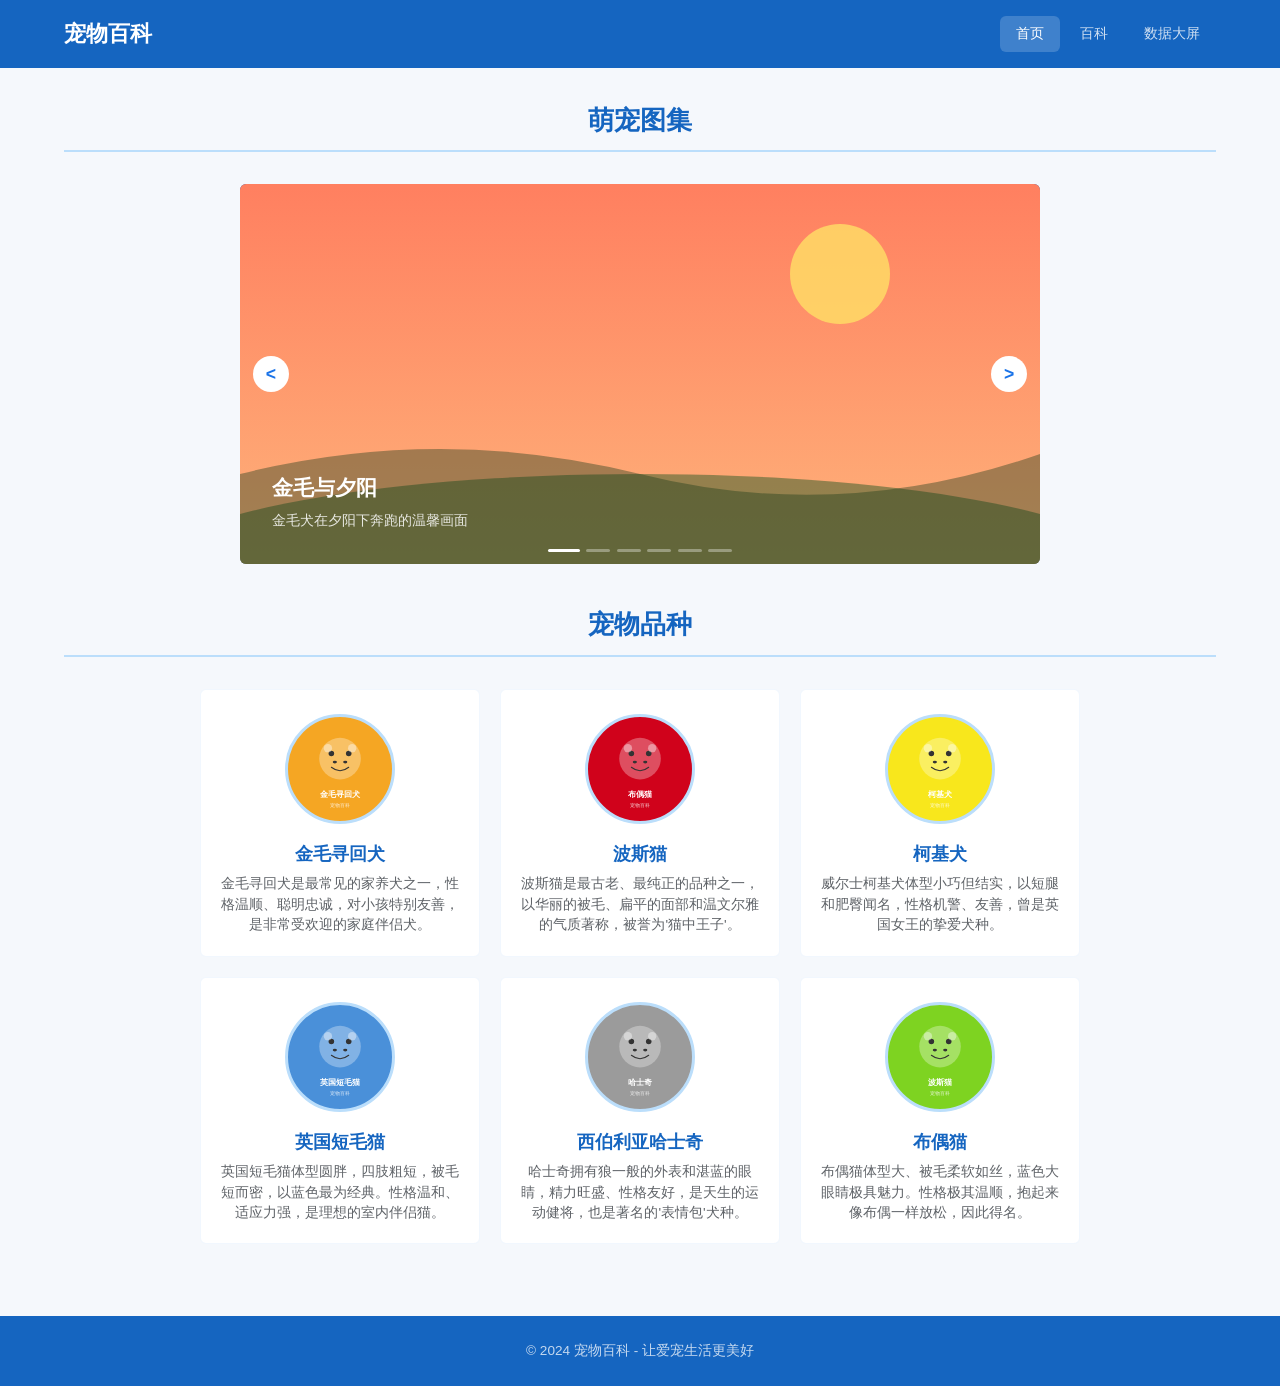
==== chongwu/index.html @ d9cf8781 "1" ====
<!DOCTYPE html>
<html lang="zh-CN">
<head>
    <meta charset="UTF-8">
    <meta name="viewport" content="width=device-width, initial-scale=1.0">
    <title>宠物百科 - 萌宠世界</title>
    <link rel="stylesheet" href="yang/style.css">
</head>
<body>
    <header class="header">
        <div class="container">
            <h1 class="logo">宠物百科</h1>
            <nav class="nav">
                <a href="index.html" class="nav-link active">首页</a>
                <a href="wiki.html" class="nav-link">百科</a>
                <a href="dashboard.html" class="nav-link">数据大屏</a>
            </nav>
        </div>
    </header>

    <main class="main">
        <div class="container">
            <h2 class="section-title">萌宠图集</h2>
            <div class="carousel" id="carousel">
                <div class="carousel-track" id="carouselTrack"></div>
                <button class="carousel-btn prev-btn" id="prevBtn">&lt;</button>
                <button class="carousel-btn next-btn" id="nextBtn">&gt;</button>
                <div class="carousel-dots" id="carouselDots"></div>
            </div>
        </div>

        <div class="container">
            <h2 class="section-title">宠物品种</h2>
            <div class="pets-grid" id="petsGrid"></div>
        </div>
    </main>

    <footer class="footer">
        <div class="container">
            <p>&copy; 2024 宠物百科 - 让爱宠生活更美好</p>
        </div>
    </footer>

    <script src="ben/app.js"></script>
</body>
</html>
---- chongwu/yang/style.css ----
/* ===== 宠物百科 简单风格 ===== */
* { margin: 0; padding: 0; box-sizing: border-box; }

:root {
    --blue-700: #1565c0; --blue-500: #1a73e8; --blue-300: #4a90d9;
    --blue-100: #bbdefb; --blue-50: #e3f2fd;
    --text-primary: #1a1a2e; --text-secondary: #5f6368; --text-light: #9aa0a6;
    --bg-body: #f5f8fc; --bg-card: #fff; --bg-light: #e8f0fe;
    --radius: 6px;
}

body {
    font-family: -apple-system, 'Segoe UI', 'PingFang SC', 'Microsoft YaHei', sans-serif;
    background: var(--bg-body); color: var(--text-primary); line-height: 1.6;
}

.container { max-width: 1200px; margin: 0 auto; padding: 0 24px; }

/* ===== 头部导航 ===== */
.header {
    background: var(--blue-700); color: #fff; position: sticky; top: 0; z-index: 100;
}
.header .container {
    display: flex; align-items: center; justify-content: space-between;
    flex-wrap: wrap; gap: 1rem; padding: 1rem 24px;
}
.logo { font-size: 1.4rem; font-weight: 700; }
.nav { display: flex; gap: 0.25rem; }

.nav-link {
    color: rgba(255,255,255,0.8); text-decoration: none;
    padding: 0.4rem 1rem; border-radius: var(--radius); font-size: 0.9rem;
}
.nav-link:hover { color: #fff; background: rgba(255,255,255,0.12); }
.nav-link.active { color: #fff; background: rgba(255,255,255,0.18); }

/* ===== 主体 ===== */
.main { min-height: calc(100vh - 160px); padding: 2rem 0; }

.section-title {
    text-align: center; font-size: 1.6rem; font-weight: 700;
    margin-bottom: 2rem; color: var(--blue-700);
    padding-bottom: 0.6rem; border-bottom: 2px solid var(--blue-100);
}

/* ===== 轮播 ===== */
.carousel {
    position: relative; max-width: 800px; margin: 0 auto 2.5rem;
    overflow: hidden; border-radius: var(--radius);
}
.carousel-track { display: flex; transition: transform 0.5s; }

.carousel-slide {
    min-width: 100%; height: 380px; display: flex; align-items: flex-end;
    padding: 2rem; color: #fff;
    background: var(--blue-700) center/cover no-repeat;
}
.carousel-slide h3 { font-size: 1.3rem; font-weight: 700; margin-bottom: 0.3rem; }
.carousel-slide p { font-size: 0.9rem; opacity: 0.85; }

.carousel-btn {
    position: absolute; top: 50%; transform: translateY(-50%);
    background: #fff; color: var(--blue-500); border: none;
    width: 36px; height: 36px; border-radius: 50%;
    cursor: pointer; font-size: 1.1rem; font-weight: bold;
}
.carousel-btn:hover { background: var(--blue-50); }
.prev-btn { left: 0.8rem; }
.next-btn { right: 0.8rem; }

.carousel-dots {
    position: absolute; bottom: 0.8rem; left: 50%; transform: translateX(-50%);
    display: flex; gap: 0.4rem; z-index: 2;
}
.carousel-dot {
    width: 24px; height: 3px; border-radius: 2px;
    background: rgba(255,255,255,0.35); cursor: pointer;
}
.carousel-dot.active { background: #fff; width: 32px; }

/* ===== 品种卡片 ===== */
.pets-grid { display: flex; flex-wrap: wrap; gap: 1.25rem; justify-content: center; }

.pet-card, .wiki-sidebar, .wiki-content {
    background: var(--bg-card); border-radius: var(--radius);
    border: 1px solid rgba(26,115,232,0.06);
}

.pet-card { overflow: hidden; width: 280px; cursor: pointer; }

.pet-avatar {
    width: 110px; height: 110px; margin: 1.5rem auto 1rem;
    background: center/cover no-repeat; border-radius: 50%;
    border: 3px solid var(--blue-100);
}
.pet-info { padding: 0 1.25rem 1.25rem; text-align: center; }
.pet-name { font-size: 1.1rem; font-weight: 700; margin-bottom: 0.4rem; color: var(--blue-700); }

.pet-desc {
    font-size: 0.85rem; color: var(--text-secondary); line-height: 1.5;
    display: -webkit-box; -webkit-line-clamp: 3; -webkit-box-orient: vertical; overflow: hidden;
}

/* ===== 页脚 ===== */
.footer { background: var(--blue-700); color: #fff; text-align: center; padding: 1.5rem 0; margin-top: 2.5rem; }
.footer p { opacity: 0.75; font-size: 0.85rem; }

/* ===== 百科页面 ===== */
.wiki-main .container { display: flex; gap: 2rem; align-items: flex-start; }

.wiki-sidebar {
    width: 220px; padding: 1.25rem; position: sticky; top: 80px; flex-shrink: 0;
}
.sidebar-title {
    font-size: 1rem; font-weight: 700; margin-bottom: 1rem;
    color: var(--blue-700); padding-bottom: 0.6rem; border-bottom: 2px solid var(--bg-light);
}
.pet-list { list-style: none; }
.pet-list li {
    padding: 0.6rem 0.8rem; margin-bottom: 0.2rem; border-radius: var(--radius);
    cursor: pointer; font-size: 0.9rem; color: var(--text-secondary);
}
.pet-list li:hover { background: var(--bg-light); color: var(--blue-500); }
.pet-list li.active { background: var(--blue-500); color: #fff; font-weight: 600; }

.wiki-content { flex: 1; padding: 1.75rem; min-height: 400px; }
.wiki-placeholder { text-align: center; color: var(--text-light); padding: 3rem 2rem; }

.wiki-detail h2 {
    color: var(--blue-700); font-size: 1.4rem; margin-bottom: 0.8rem;
    padding-bottom: 0.6rem; border-bottom: 2px solid var(--bg-light);
}
.wiki-detail h3 { color: var(--blue-500); font-size: 1rem; margin: 1.2rem 0 0.8rem; font-weight: 600; }

.wiki-detail .info-grid { display: grid; grid-template-columns: repeat(auto-fit, minmax(160px, 1fr)); gap: 0.8rem; margin: 1rem 0; }
.wiki-detail .info-item { background: var(--bg-body); padding: 0.8rem 1rem; border-radius: var(--radius); border-left: 3px solid var(--blue-300); }
.wiki-detail .info-label { font-size: 0.78rem; color: var(--text-light); margin-bottom: 0.2rem; }
.wiki-detail .info-value { font-size: 1rem; font-weight: 700; color: var(--blue-700); }
.wiki-detail .traits { display: flex; flex-wrap: wrap; gap: 0.4rem; margin: 0.8rem 0; }
.wiki-detail .trait-tag { background: var(--bg-light); color: var(--blue-500); padding: 0.25rem 0.8rem; border-radius: 4px; font-size: 0.82rem; font-weight: 500; }

.wiki-detail .tab-nav { display: flex; margin: 1.5rem 0 1rem; background: var(--bg-body); border-radius: var(--radius); padding: 3px; }
.wiki-detail .tab-btn { padding: 0.6rem 1.2rem; background: transparent; border: none; cursor: pointer; font-size: 0.9rem; font-weight: 500; color: var(--text-secondary); border-radius: var(--radius); flex: 1; }
.wiki-detail .tab-btn:hover { color: var(--blue-500); }
.wiki-detail .tab-btn.active { background: #fff; color: var(--blue-700); font-weight: 600; }
.wiki-detail .tab-content { display: none; }
.wiki-detail .tab-content.active { display: block; }

.wiki-detail .step-list { list-style: none; }
.wiki-detail .step-item { background: var(--bg-body); padding: 1rem 1.25rem; margin-bottom: 0.6rem; border-radius: var(--radius); border-left: 3px solid var(--blue-300); }
.wiki-detail .step-header { display: flex; align-items: center; gap: 0.8rem; margin-bottom: 0.2rem; }
.wiki-detail .step-number { background: var(--blue-500); color: #fff; width: 24px; height: 24px; display: flex; align-items: center; justify-content: center; font-weight: 700; font-size: 0.8rem; border-radius: 4px; }
.wiki-detail .step-title { font-size: 0.95rem; font-weight: 600; color: var(--text-primary); }
.wiki-detail .step-duration { color: var(--text-light); font-size: 0.82rem; margin-left: auto; }

/* ===== 响应式 ===== */
@media (max-width: 768px) {
    .header .container { flex-direction: column; padding: 0.8rem 16px; }
    .nav { order: 3; width: 100%; justify-content: center; }
    .wiki-main .container { flex-direction: column; }
    .wiki-sidebar { width: 100%; position: static; }
    .pets-grid { gap: 0.8rem; }
    .pet-card { width: 100%; max-width: 320px; }
    .carousel-slide { height: 260px; }
    .section-title { font-size: 1.3rem; }
}
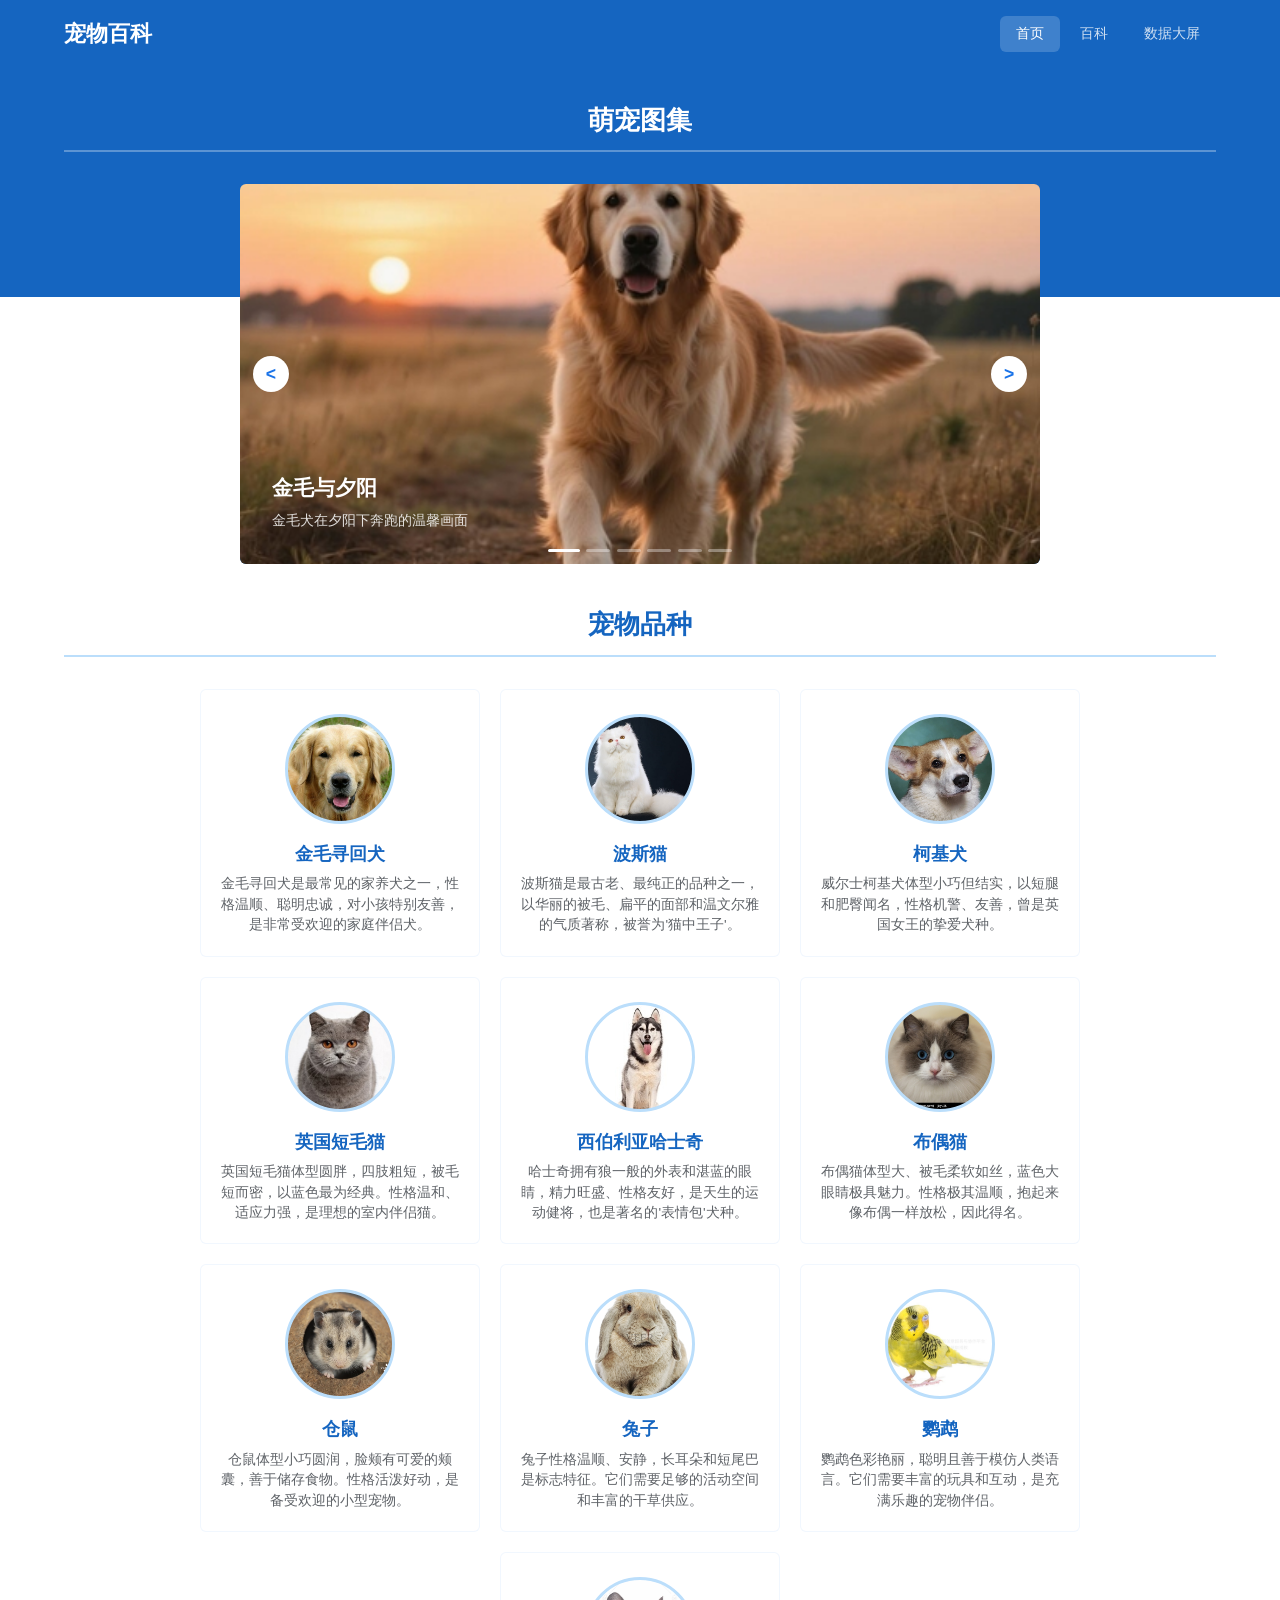
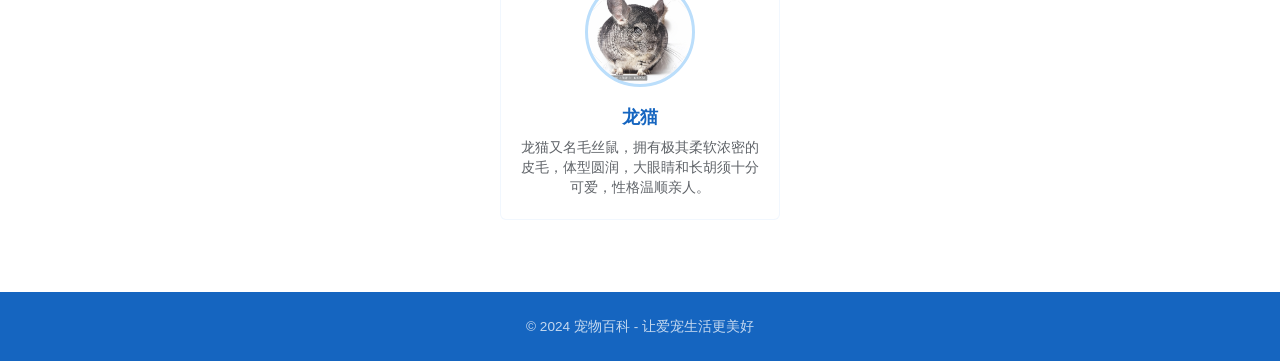
==== commit 44170ebb: "2" ====
--- a/chongwu/index.html
+++ b/chongwu/index.html
@@ -4,7 +4,7 @@
     <meta charset="UTF-8">
     <meta name="viewport" content="width=device-width, initial-scale=1.0">
     <title>宠物百科 - 萌宠世界</title>
-    <link rel="stylesheet" href="yang/style.css">
+    <link rel="stylesheet" href="css/style.css">
 </head>
 <body>
     <header class="header">
@@ -15,12 +15,17 @@
                 <a href="wiki.html" class="nav-link">百科</a>
                 <a href="dashboard.html" class="nav-link">数据大屏</a>
             </nav>
+            <div class="hamburger" id="hamburger">
+                <div class="hamburger__line"></div>
+                <div class="hamburger__line"></div>
+                <div class="hamburger__line"></div>
+            </div>
         </div>
     </header>
 
     <main class="main">
         <div class="container">
-            <h2 class="section-title">萌宠图集</h2>
+            <h2 class="section-title section-title--white">萌宠图集</h2>
             <div class="carousel" id="carousel">
                 <div class="carousel-track" id="carouselTrack"></div>
                 <button class="carousel-btn prev-btn" id="prevBtn">&lt;</button>
@@ -41,6 +46,11 @@
         </div>
     </footer>
 
-    <script src="ben/app.js"></script>
+    <script>
+        document.getElementById('hamburger')?.addEventListener('click', function() {
+            document.querySelector('.header').classList.toggle('hamburger-active');
+        });
+    </script>
+    <script src="js/app.js"></script>
 </body>
 </html>
--- a/chongwu/css/style.css
+++ b/chongwu/css/style.css
@@ -0,0 +1,355 @@
+/* ===== 宠物百科 简单风格 ===== */
+* { margin: 0; padding: 0; box-sizing: border-box; }
+
+/* ===== 关键帧动画 ===== */
+@keyframes fadeInUp { from { opacity: 0; transform: translateY(30px); } to { opacity: 1; transform: translateY(0); } }
+@keyframes fadeIn { from { opacity: 0; } to { opacity: 1; } }
+@keyframes scaleIn { from { opacity: 0; transform: scale(0.6); } to { opacity: 1; transform: scale(1); } }
+@keyframes slideInLeft { from { opacity: 0; transform: translateX(-40px); } to { opacity: 1; transform: translateX(0); } }
+@keyframes slideInRight { from { opacity: 0; transform: translateX(40px); } to { opacity: 1; transform: translateX(0); } }
+@keyframes pulse { 0%,100% { transform: scale(1); } 50% { transform: scale(1.05); } }
+@keyframes shimmer { 0% { background-position: -200px 0; } 100% { background-position: calc(200px + 100%) 0; } }
+@keyframes float { 0%,100% { transform: translateY(0); } 50% { transform: translateY(-8px); } }
+@keyframes zoomIn { from { opacity: 0; transform: scale(0.3); } to { opacity: 1; transform: scale(1); } }
+@keyframes bounceIn { 0%{opacity:0;transform:scale(0.3)}50%{transform:scale(1.08)}70%{transform:scale(0.95)}100%{opacity:1;transform:scale(1)} }
+@keyframes ripple { to { transform: scale(4); opacity: 0; } }
+
+.anim-fade-in { animation: fadeIn 0.6s ease forwards; }
+.anim-fade-up { animation: fadeInUp 0.6s ease forwards; }
+.anim-scale-in { animation: scaleIn 0.5s ease forwards; }
+.anim-slide-left { animation: slideInLeft 0.5s ease forwards; }
+.anim-slide-right { animation: slideInRight 0.5s ease forwards; }
+.anim-bounce-in { animation: bounceIn 0.6s ease forwards; }
+.anim-float { animation: float 3s ease-in-out infinite; }
+.anim-pulse { animation: pulse 2s ease-in-out infinite; }
+.anim-zoom-in { animation: zoomIn 0.5s ease forwards; }
+.anim-shimmer {
+    background: linear-gradient(90deg, #f0f0f0 25%, #e0e0e0 50%, #f0f0f0 75%);
+    background-size: 200px 100%; animation: shimmer 1.5s infinite;
+}
+
+[data-anim] { opacity: 0; }
+[data-anim].anim-done { opacity: 1; animation-duration: 0.6s; animation-fill-mode: forwards; }
+[data-anim="fade-up"].anim-done { animation-name: fadeInUp; }
+[data-anim="scale-in"].anim-done { animation-name: scaleIn; }
+[data-anim="slide-left"].anim-done { animation-name: slideInLeft; }
+[data-anim="slide-right"].anim-done { animation-name: slideInRight; }
+[data-anim="bounce-in"].anim-done { animation-name: bounceIn; }
+[data-anim="zoom-in"].anim-done { animation-name: zoomIn; }
+[data-anim="fade-in"].anim-done { animation-name: fadeIn; }
+
+/* ===== 星空背景层 ===== */
+.starry-bg { position: fixed; inset: 0; pointer-events: none; z-index: 0; overflow: hidden; background: linear-gradient(180deg, #0a0a2e, #001a33); }
+.starry-bg ~ * { position: relative; z-index: 1; }
+.star-layer {
+    position: absolute; left: 0; top: 0; border-radius: 50%;
+    animation: moveUp 200s linear infinite, flicker 3s ease-in-out infinite;
+}
+.star-layer::after { content: ''; position: absolute; left: 0; top: 100vh; width: inherit; height: inherit; box-shadow: inherit; border-radius: inherit; }
+.star-s { width: 1px; height: 1px; box-shadow: 86vw 96vh 0 #fff, 40vw 16vh 0 #fff, 64vw 64vh 0 #fff, 28vw 76vh 0 #fff, 21vw 34vh 0 #fff, 93vw 52vh 0 #fff, 29vw 13vh 0 #fff, 37vw 31vh 0 #fff, 32vw 60vh 0 #fff, 41vw 60vh 0 #fff, 48vw 8vh 0 #fff, 9vw 37vh 0 #fff, 45vw 1vh 0 #fff, 46vw 7vh 0 #fff, 61vw 91vh 0 #fff, 61vw 82vh 0 #fff, 98vw 21vh 0 #fff, 98vw 5vh 0 #fff, 61vw 45vh 0 #fff, 28vw 96vh 0 #fff, 12vw 25vh 0 #fff, 4vw 77vh 0 #fff, 15vw 29vh 0 #fff, 33vw 68vh 0 #fff, 94vw 80vh 0 #fff, 54vw 25vh 0 #fff, 39vw 38vh 0 #fff, 68vw 41vh 0 #fff, 63vw 84vh 0 #fff, 67vw 29vh 0 #fff, 78vw 72vh 0 #fff, 39vw 41vh 0 #fff, 23vw 75vh 0 #fff, 48vw 71vh 0 #fff, 81vw 7vh 0 #fff, 16vw 85vh 0 #fff, 28vw 74vh 0 #fff, 40vw 90vh 0 #fff, 78vw 39vh 0 #fff, 55vw 45vh 0 #fff, 88vw 64vh 0 #fff, 20vw 5vh 0 #fff, 43vw 67vh 0 #fff, 19vw 94vh 0 #fff, 38vw 3vh 0 #fff, 69vw 61vh 0 #fff, 91vw 68vh 0 #fff, 32vw 69vh 0 #fff, 72vw 72vh 0 #fff, 64vw 61vh 0 #fff, 45vw 88vh 0 #fff, 20vw 64vh 0 #fff, 8vw 47vh 0 #fff, 42vw 78vh 0 #fff, 63vw 7vh 0 #fff, 59vw 27vh 0 #fff, 34vw 81vh 0 #fff, 11vw 49vh 0 #fff, 77vw 53vh 0 #fff, 81vw 71vh 0 #fff, 74vw 90vh 0 #fff, 100vw 35vh 0 #fff, 47vw 26vh 0 #fff, 51vw 85vh 0 #fff, 37vw 10vh 0 #fff, 73vw 62vh 0 #fff, 91vw 81vh 0 #fff, 64vw 78vh 0 #fff, 71vw 52vh 0 #fff, 68vw 54vh 0 #fff, 77vw 48vh 0 #fff, 43vw 3vh 0 #fff, 57vw 87vh 0 #fff, 63vw 13vh 0 #fff, 6vw 29vh 0 #fff, 34vw 28vh 0 #fff, 11vw 40vh 0 #fff, 71vw 83vh 0 #fff, 24vw 85vh 0 #fff, 54vw 99vh 0 #fff, 72vw 42vh 0 #fff, 9vw 98vh 0 #fff, 16vw 18vh 0 #fff, 77vw 49vh 0 #fff, 31vw 83vh 0 #fff, 78vw 37vh 0 #fff, 67vw 2vh 0 #fff, 98vw 3vh 0 #fff, 9vw 42vh 0 #fff, 65vw 13vh 0 #fff, 84vw 32vh 0 #fff, 17vw 36vh 0 #fff, 1vw 90vh 0 #fff, 80vw 53vh 0 #fff, 92vw 19vh 0 #fff, 13vw 69vh 0 #fff, 88vw 65vh 0 #fff, 10vw 43vh 0 #fff, 100vw 62vh 0 #fff, 90vw 46vh 0 #fff, 89vw 88vh 0 #fff, 38vw 61vh 0 #fff, 33vw 96vh 0 #fff, 77vw 48vh 0 #fff, 43vw 20vh 0 #fff, 85vw 32vh 0 #fff, 2vw 70vh 0 #fff, 24vw 92vh 0 #fff, 20vw 6vh 0 #fff, 69vw 23vh 0 #fff, 83vw 41vh 0 #fff, 40vw 49vh 0 #fff, 89vw 50vh 0 #fff, 68vw 19vh 0 #fff, 56vw 36vh 0 #fff, 52vw 82vh 0 #fff, 1vw 46vh 0 #fff, 9vw 94vh 0 #fff, 47vw 23vh 0 #fff, 9vw 68vh 0 #fff, 37vw 47vh 0 #fff, 7vw 66vh 0 #fff, 68vw 55vh 0 #fff, 64vw 80vh 0 #fff, 32vw 75vh 0 #fff, 19vw 28vh 0 #fff, 24vw 72vh 0 #fff, 36vw 14vh 0 #fff, 30vw 88vh 0 #fff, 87vw 62vh 0 #fff, 50vw 39vh 0 #fff, 60vw 14vh 0 #fff, 85vw 11vh 0 #fff, 78vw 57vh 0 #fff, 55vw 24vh 0 #fff, 65vw 9vh 0 #fff, 84vw 85vh 0 #fff; }
+.star-m { width: 2px; height: 2px; box-shadow: 43vw 85vh 0 #fff, 29vw 61vh 0 #fff, 59vw 96vh 0 #fff, 19vw 11vh 0 #fff, 43vw 27vh 0 #fff, 100vw 81vh 0 #fff, 53vw 38vh 0 #fff, 3vw 65vh 0 #fff, 71vw 16vh 0 #fff, 74vw 50vh 0 #fff, 86vw 59vh 0 #fff, 85vw 85vh 0 #fff, 55vw 10vh 0 #fff, 41vw 95vh 0 #fff, 76vw 66vh 0 #fff, 1vw 87vh 0 #fff, 23vw 63vh 0 #fff, 9vw 15vh 0 #fff, 74vw 57vh 0 #fff, 19vw 99vh 0 #fff, 99vw 77vh 0 #fff, 22vw 2vh 0 #fff, 33vw 87vh 0 #fff, 85vw 11vh 0 #fff, 93vw 76vh 0 #fff, 56vw 22vh 0 #fff, 1vw 69vh 0 #fff, 54vw 84vh 0 #fff, 30vw 6vh 0 #fff, 45vw 45vh 0 #fff, 65vw 28vh 0 #fff, 7vw 44vh 0 #fff, 40vw 45vh 0 #fff, 83vw 32vh 0 #fff, 98vw 16vh 0 #fff, 71vw 92vh 0 #fff, 4vw 33vh 0 #fff, 8vw 74vh 0 #fff, 13vw 11vh 0 #fff, 34vw 3vh 0 #fff, 41vw 48vh 0 #fff, 97vw 63vh 0 #fff, 71vw 94vh 0 #fff, 12vw 92vh 0 #fff, 44vw 46vh 0 #fff, 18vw 37vh 0 #fff, 93vw 50vh 0 #fff, 21vw 95vh 0 #fff, 7vw 10vh 0 #fff, 86vw 97vh 0 #fff, 29vw 31vh 0 #fff, 38vw 20vh 0 #fff, 44vw 90vh 0 #fff, 46vw 25vh 0 #fff, 33vw 68vh 0 #fff, 85vw 3vh 0 #fff, 40vw 26vh 0 #fff, 94vw 81vh 0 #fff, 66vw 1vh 0 #fff, 41vw 95vh 0 #fff, 42vw 64vh 0 #fff, 5vw 70vh 0 #fff, 32vw 49vh 0 #fff, 77vw 12vh 0 #fff, 17vw 88vh 0 #fff, 79vw 31vh 0 #fff, 20vw 69vh 0 #fff, 33vw 69vh 0 #fff, 71vw 31vh 0 #fff, 69vw 31vh 0 #fff, 84vw 97vh 0 #fff, 87vw 41vh 0 #fff, 20vw 71vh 0 #fff, 92vw 40vh 0 #fff, 45vw 31vh 0 #fff, 77vw 46vh 0 #fff, 45vw 4vh 0 #fff, 23vw 21vh 0 #fff, 52vw 49vh 0 #fff, 54vw 35vh 0 #fff, 31vw 3vh 0 #fff, 89vw 64vh 0 #fff, 85vw 43vh 0 #fff, 19vw 31vh 0 #fff, 79vw 33vh 0 #fff, 23vw 16vh 0 #fff, 12vw 40vh 0 #fff, 18vw 46vh 0 #fff, 51vw 26vh 0 #fff, 40vw 61vh 0 #fff, 39vw 90vh 0 #fff, 88vw 88vh 0 #fff, 71vw 19vh 0 #fff, 93vw 9vh 0 #fff, 61vw 56vh 0 #fff, 36vw 26vh 0 #fff, 68vw 82vh 0 #fff, 99vw 81vh 0 #fff, 88vw 52vh 0 #fff; animation-duration: 300s; }
+.star-l { width: 3px; height: 3px; box-shadow: 8vw 76vh 0 #fff, 54vw 46vh 0 #fff, 11vw 82vh 0 #fff, 48vw 20vh 0 #fff, 27vw 17vh 0 #fff, 50vw 58vh 0 #fff, 81vw 95vh 0 #fff, 14vw 40vh 0 #fff, 9vw 100vh 0 #fff, 59vw 28vh 0 #fff, 69vw 55vh 0 #fff, 30vw 7vh 0 #fff, 23vw 37vh 0 #fff, 60vw 8vh 0 #fff, 84vw 43vh 0 #fff, 18vw 48vh 0 #fff, 75vw 84vh 0 #fff, 93vw 95vh 0 #fff, 97vw 86vh 0 #fff, 22vw 96vh 0 #fff, 16vw 31vh 0 #fff, 70vw 60vh 0 #fff, 80vw 49vh 0 #fff, 41vw 81vh 0 #fff, 38vw 91vh 0 #fff, 18vw 29vh 0 #fff, 30vw 33vh 0 #fff, 59vw 19vh 0 #fff, 5vw 83vh 0 #fff, 21vw 70vh 0 #fff, 79vw 99vh 0 #fff, 83vw 16vh 0 #fff, 31vw 53vh 0 #fff, 6vw 92vh 0 #fff, 47vw 41vh 0 #fff, 49vw 52vh 0 #fff, 55vw 13vh 0 #fff, 56vw 43vh 0 #fff, 36vw 8vh 0 #fff; animation-duration: 400s; }
+
+/* ===== 毛玻璃效果 ===== */
+.glass {
+    background: rgba(255,255,255,0.15);
+    backdrop-filter: blur(12px);
+    -webkit-backdrop-filter: blur(12px);
+    border: 1px solid rgba(255,255,255,0.2);
+    border-radius: var(--radius);
+}
+.glass-dark {
+    background: rgba(21,101,192,0.12);
+    backdrop-filter: blur(8px);
+    -webkit-backdrop-filter: blur(8px);
+    border: 1px solid rgba(21,101,192,0.15);
+}
+
+/* ===== 加载动画 ===== */
+.app-loading {
+    position: fixed; inset: 0; z-index: 9999;
+    display: flex; justify-content: center; align-items: center;
+    background: var(--bg-body);
+    transition: opacity 0.5s ease, visibility 0.5s ease;
+}
+.app-loading.hide { opacity: 0; visibility: hidden; pointer-events: none; }
+.app-loading-wrap { text-align: center; }
+.app-loading-logo { width: 64px; height: 64px; border-radius: 50%; margin-bottom: 1.5rem; }
+.loading-dots { display: inline-flex; gap: 8px; }
+.loading-dot {
+    width: 10px; height: 10px; border-radius: 50%;
+    background: var(--blue-500);
+    animation: dotBounce 1.4s ease-in-out infinite both;
+}
+.loading-dot:nth-child(1) { animation-delay: -0.32s; }
+.loading-dot:nth-child(2) { animation-delay: -0.16s; }
+.loading-dot:nth-child(3) { animation-delay: 0s; }
+@keyframes dotBounce { 0%,80%,100% { transform: scale(0.6); } 40% { transform: scale(1); } }
+.app-loading-title { margin-top: 1rem; color: var(--text-secondary); font-size: 0.9rem; }
+
+/* ===== 图片懒加载占位 ===== */
+img[data-src] { opacity: 0; transition: opacity 0.4s ease; }
+img.loaded { opacity: 1; }
+.img-placeholder {
+    background: linear-gradient(90deg, #f0f0f0 25%, #e0e0e0 50%, #f0f0f0 75%);
+    background-size: 200px 100%; animation: shimmer 1.5s infinite;
+}
+
+:root {
+    --blue-700: #1565c0; --blue-500: #1a73e8; --blue-300: #4a90d9;
+    --blue-100: #bbdefb; --blue-50: #e3f2fd;
+    --text-primary: #1a1a2e; --text-secondary: #5f6368; --text-light: #9aa0a6;
+    --bg-body: #f5f8fc; --bg-card: #fff; --bg-light: #e8f0fe;
+    --radius: 6px;
+}
+
+body {
+    font-family: -apple-system, 'Segoe UI', 'PingFang SC', 'Microsoft YaHei', sans-serif;
+    background: linear-gradient(180deg, var(--blue-700) 0%, var(--blue-700) 33vh, #fff 33vh);
+    color: var(--text-primary); line-height: 1.6;
+}
+
+.container { max-width: 1200px; margin: 0 auto; padding: 0 24px; }
+
+/* ===== 头部导航 ===== */
+.header {
+    background: var(--blue-700); color: #fff; position: sticky; top: 0; z-index: 100;
+    animation: fadeIn 0.5s ease;
+}
+.header .container {
+    display: flex; align-items: center; justify-content: space-between;
+    flex-wrap: wrap; gap: 1rem; padding: 1rem 24px;
+}
+.logo { font-size: 1.4rem; font-weight: 700; }
+.nav { display: flex; gap: 0.25rem; }
+
+.nav-link {
+    color: rgba(255,255,255,0.8); text-decoration: none;
+    padding: 0.4rem 1rem; border-radius: var(--radius); font-size: 0.9rem;
+    transition: all 0.25s ease; position: relative; overflow: hidden;
+}
+.nav-link:hover { color: #fff; background: rgba(255,255,255,0.12); transform: translateY(-1px); }
+.nav-link.active { color: #fff; background: rgba(255,255,255,0.18); }
+
+/* ===== 主体 ===== */
+.main { min-height: calc(100vh - 160px); padding: 2rem 0; }
+
+.section-title.section-title--white { color: #fff; border-bottom-color: rgba(255,255,255,0.3); }
+
+.section-title {
+    text-align: center; font-size: 1.6rem; font-weight: 700;
+    margin-bottom: 2rem; color: var(--blue-700);
+    padding-bottom: 0.6rem; border-bottom: 2px solid var(--blue-100);
+}
+
+/* ===== 轮播 ===== */
+.carousel {
+    position: relative; max-width: 800px; margin: 0 auto 2.5rem;
+    overflow: hidden; border-radius: var(--radius);
+    animation: fadeIn 0.8s ease;
+}
+.carousel-track { display: flex; transition: transform 0.6s cubic-bezier(0.25, 0.46, 0.45, 0.94); }
+
+.carousel-slide {
+    min-width: 100%; height: 380px; display: flex; align-items: flex-end;
+    padding: 2rem; color: #fff;
+    background: var(--blue-700) center/cover no-repeat;
+    transition: transform 0.3s ease;
+}
+.carousel-slide:hover { transform: scale(1.02); }
+.carousel-slide > div { animation: fadeInUp 0.6s ease 0.2s both; }
+.carousel-slide h3 { font-size: 1.3rem; font-weight: 700; margin-bottom: 0.3rem; }
+.carousel-slide p { font-size: 0.9rem; opacity: 0.85; }
+
+.carousel-btn {
+    position: absolute; top: 50%; transform: translateY(-50%);
+    background: #fff; color: var(--blue-500); border: none;
+    width: 36px; height: 36px; border-radius: 50%;
+    cursor: pointer; font-size: 1.1rem; font-weight: bold;
+    transition: all 0.25s ease; z-index: 3;
+}
+.carousel-btn:hover { background: var(--blue-50); transform: translateY(-50%) scale(1.15); }
+.carousel-btn:active { transform: translateY(-50%) scale(0.95); }
+.prev-btn { left: 0.8rem; }
+.next-btn { right: 0.8rem; }
+
+.carousel-dots {
+    position: absolute; bottom: 0.8rem; left: 50%; transform: translateX(-50%);
+    display: flex; gap: 0.4rem; z-index: 2;
+}
+.carousel-dot {
+    width: 24px; height: 3px; border-radius: 2px;
+    background: rgba(255,255,255,0.35); cursor: pointer;
+    transition: all 0.3s ease; position: relative;
+}
+.carousel-dot:hover { background: rgba(255,255,255,0.7); transform: scaleY(1.5); }
+.carousel-dot.active { background: #fff; width: 32px; }
+
+/* ===== 品种卡片 ===== */
+.pets-grid { display: flex; flex-wrap: wrap; gap: 1.25rem; justify-content: center; }
+
+.pet-card, .wiki-sidebar, .wiki-content {
+    background: var(--bg-card); border-radius: var(--radius);
+    border: 1px solid rgba(26,115,232,0.06);
+}
+
+.pet-card {
+    overflow: hidden; width: 280px; cursor: pointer;
+    transition: all 0.35s cubic-bezier(0.25, 0.46, 0.45, 0.94);
+    position: relative;
+}
+.pet-card:hover {
+    transform: translateY(-6px);
+    box-shadow: 0 12px 28px rgba(21,101,192,0.15), 0 4px 12px rgba(21,101,192,0.1);
+}
+.pet-card:active { transform: translateY(-2px); }
+.pet-card::after {
+    content: ''; position: absolute; inset: 0;
+    background: linear-gradient(135deg, rgba(26,115,232,0.08), transparent);
+    opacity: 0; transition: opacity 0.35s; pointer-events: none;
+}
+.pet-card:hover::after { opacity: 1; }
+
+.pet-avatar {
+    width: 110px; height: 110px; margin: 1.5rem auto 1rem;
+    background: center/cover no-repeat; border-radius: 50%;
+    border: 3px solid var(--blue-100);
+    transition: all 0.35s ease;
+}
+.pet-card:hover .pet-avatar {
+    border-color: var(--blue-500); transform: scale(1.08);
+    box-shadow: 0 4px 16px rgba(21,101,192,0.2);
+}
+.pet-info { padding: 0 1.25rem 1.25rem; text-align: center; }
+.pet-name { font-size: 1.1rem; font-weight: 700; margin-bottom: 0.4rem; color: var(--blue-700); transition: color 0.25s; }
+.pet-card:hover .pet-name { color: var(--blue-500); }
+
+.pet-desc {
+    font-size: 0.85rem; color: var(--text-secondary); line-height: 1.5;
+    display: -webkit-box; -webkit-line-clamp: 3; -webkit-box-orient: vertical; overflow: hidden;
+}
+
+/* ===== 页脚 ===== */
+.footer { background: var(--blue-700); color: #fff; text-align: center; padding: 1.5rem 0; margin-top: 2.5rem; animation: fadeIn 0.6s ease; }
+.footer p { opacity: 0.75; font-size: 0.85rem; }
+
+/* ===== 百科页面 ===== */
+.wiki-main .container { display: flex; gap: 2rem; align-items: flex-start; }
+
+.wiki-sidebar {
+    width: 220px; padding: 1.25rem; position: sticky; top: 80px; flex-shrink: 0;
+}
+.sidebar-title {
+    font-size: 1rem; font-weight: 700; margin-bottom: 1rem;
+    color: var(--blue-700); padding-bottom: 0.6rem; border-bottom: 2px solid var(--bg-light);
+}
+.pet-list { list-style: none; }
+.wiki-filter { display: flex; flex-wrap: wrap; gap: 4px; margin-bottom: 0.8rem; }
+.wiki-filter .filter-btn {
+    padding: 0.25rem 0.6rem; font-size: 0.78rem; border: 1px solid var(--blue-100);
+    background: transparent; color: var(--text-secondary); border-radius: 4px;
+    cursor: pointer; transition: all 0.2s ease;
+}
+.wiki-filter .filter-btn:hover { background: var(--bg-light); color: var(--blue-500); }
+.wiki-filter .filter-btn.active { background: var(--blue-500); color: #fff; border-color: var(--blue-500); }
+.pet-list li {
+    display: flex; align-items: center; gap: 8px;
+    padding: 0.6rem 0.8rem; margin-bottom: 0.2rem; border-radius: var(--radius);
+    cursor: pointer; font-size: 0.9rem; color: var(--text-secondary);
+    transition: all 0.25s ease;
+}
+.pet-list-avatar {
+    width: 32px; height: 32px; border-radius: 50%; object-fit: cover;
+    border: 2px solid var(--blue-100); flex-shrink: 0;
+}
+.pet-list li:hover .pet-list-avatar { border-color: var(--blue-500); }
+.pet-list li.active .pet-list-avatar { border-color: #fff; }
+.pet-list li:hover { background: var(--bg-light); color: var(--blue-500); transform: translateX(4px); }
+.pet-list li.active { background: var(--blue-500); color: #fff; font-weight: 600; transform: translateX(0); }
+
+.wiki-content { flex: 1; padding: 1.75rem; min-height: 400px; }
+.wiki-placeholder { text-align: center; color: var(--text-light); padding: 3rem 2rem; }
+
+.wiki-detail { animation: fadeInUp 0.5s ease; }
+.wiki-detail-header { display: flex; gap: 1.25rem; align-items: flex-start; margin-bottom: 0.5rem; }
+.wiki-detail-header h2 {
+    color: var(--blue-700); font-size: 1.4rem; margin-bottom: 0.6rem;
+    padding-bottom: 0.6rem; border-bottom: 2px solid var(--bg-light);
+}
+.wiki-detail-header > div:last-child { flex: 1; }
+.wiki-detail-avatar {
+    width: 100px; height: 100px; border-radius: 12px; flex-shrink: 0;
+    background: center/cover no-repeat; border: 3px solid var(--blue-100);
+}
+.wiki-detail h3 { color: var(--blue-500); font-size: 1rem; margin: 1.2rem 0 0.8rem; font-weight: 600; }
+
+.wiki-detail .info-grid { display: grid; grid-template-columns: repeat(auto-fit, minmax(160px, 1fr)); gap: 0.8rem; margin: 1rem 0; }
+.wiki-detail .info-item {
+    background: var(--bg-body); padding: 0.8rem 1rem; border-radius: var(--radius); border-left: 3px solid var(--blue-300);
+    animation: slideInLeft 0.4s ease both;
+    transition: transform 0.25s, box-shadow 0.25s;
+}
+.wiki-detail .info-item:hover { transform: translateX(4px); box-shadow: 0 2px 8px rgba(21,101,192,0.1); }
+.wiki-detail .info-item:nth-child(2) { animation-delay: 0.1s; }
+.wiki-detail .info-item:nth-child(3) { animation-delay: 0.2s; }
+.wiki-detail .info-label { font-size: 0.78rem; color: var(--text-light); margin-bottom: 0.2rem; }
+.wiki-detail .info-value { font-size: 1rem; font-weight: 700; color: var(--blue-700); }
+.wiki-detail .traits { display: flex; flex-wrap: wrap; gap: 0.4rem; margin: 0.8rem 0; }
+.wiki-detail .trait-tag {
+    background: var(--bg-light); color: var(--blue-500); padding: 0.25rem 0.8rem; border-radius: 4px; font-size: 0.82rem; font-weight: 500;
+    transition: all 0.25s ease; cursor: default;
+}
+.wiki-detail .trait-tag:hover { transform: translateY(-2px) scale(1.05); box-shadow: 0 2px 8px rgba(21,101,192,0.15); }
+
+.wiki-detail .tab-nav { display: flex; margin: 1.5rem 0 1rem; background: var(--bg-body); border-radius: var(--radius); padding: 3px; }
+.wiki-detail .tab-btn {
+    padding: 0.6rem 1.2rem; background: transparent; border: none; cursor: pointer; font-size: 0.9rem; font-weight: 500; color: var(--text-secondary); border-radius: var(--radius); flex: 1;
+    transition: all 0.25s ease; position: relative;
+}
+.wiki-detail .tab-btn:hover { color: var(--blue-500); }
+.wiki-detail .tab-btn.active { background: #fff; color: var(--blue-700); font-weight: 600; }
+.wiki-detail .tab-content { display: none; }
+.wiki-detail .tab-content.active { display: block; animation: fadeInUp 0.4s ease; }
+
+.wiki-detail .step-list { list-style: none; }
+.wiki-detail .step-item {
+    background: var(--bg-body); padding: 1rem 1.25rem; margin-bottom: 0.6rem; border-radius: var(--radius); border-left: 3px solid var(--blue-300);
+    animation: slideInRight 0.4s ease both;
+    transition: transform 0.25s, box-shadow 0.25s;
+}
+.wiki-detail .step-item:hover { transform: translateX(4px); box-shadow: 0 2px 10px rgba(21,101,192,0.08); }
+.wiki-detail .step-header { display: flex; align-items: center; gap: 0.8rem; margin-bottom: 0.2rem; }
+.wiki-detail .step-number { background: var(--blue-500); color: #fff; width: 24px; height: 24px; display: flex; align-items: center; justify-content: center; font-weight: 700; font-size: 0.8rem; border-radius: 4px; }
+.wiki-detail .step-title { font-size: 0.95rem; font-weight: 600; color: var(--text-primary); }
+.wiki-detail .step-duration { color: var(--text-light); font-size: 0.82rem; margin-left: auto; }
+
+/* ===== 汉堡菜单 ===== */
+.hamburger {
+    display: none; flex-direction: column; gap: 4px; cursor: pointer;
+    padding: 4px; z-index: 101;
+}
+.hamburger__line {
+    width: 24px; height: 2px; background: #fff;
+    border-radius: 2px; transition: all 0.3s ease;
+}
+.hamburger-active .hamburger__line:nth-child(1) { transform: translateY(6px) rotate(45deg); }
+.hamburger-active .hamburger__line:nth-child(2) { opacity: 0; }
+.hamburger-active .hamburger__line:nth-child(3) { transform: translateY(-6px) rotate(-45deg); }
+
+/* ===== 响应式 ===== */
+@media (max-width: 768px) {
+    .hamburger { display: flex; }
+    .header .container { flex-direction: row; padding: 0.8rem 16px; flex-wrap: wrap; }
+    .nav {
+        order: 3; width: 100%; justify-content: center;
+        max-height: 0; overflow: hidden; transition: max-height 0.35s ease, padding 0.35s ease;
+        flex-direction: column; align-items: center; padding: 0;
+    }
+    .hamburger-active .nav { max-height: 300px; padding: 0.5rem 0; }
+    .wiki-main .container { flex-direction: column; }
+    .wiki-sidebar { width: 100%; position: static; }
+    .pets-grid { gap: 0.8rem; }
+    .pet-card { width: 100%; max-width: 320px; }
+    .carousel-slide { height: 260px; }
+    .section-title { font-size: 1.3rem; }
+}
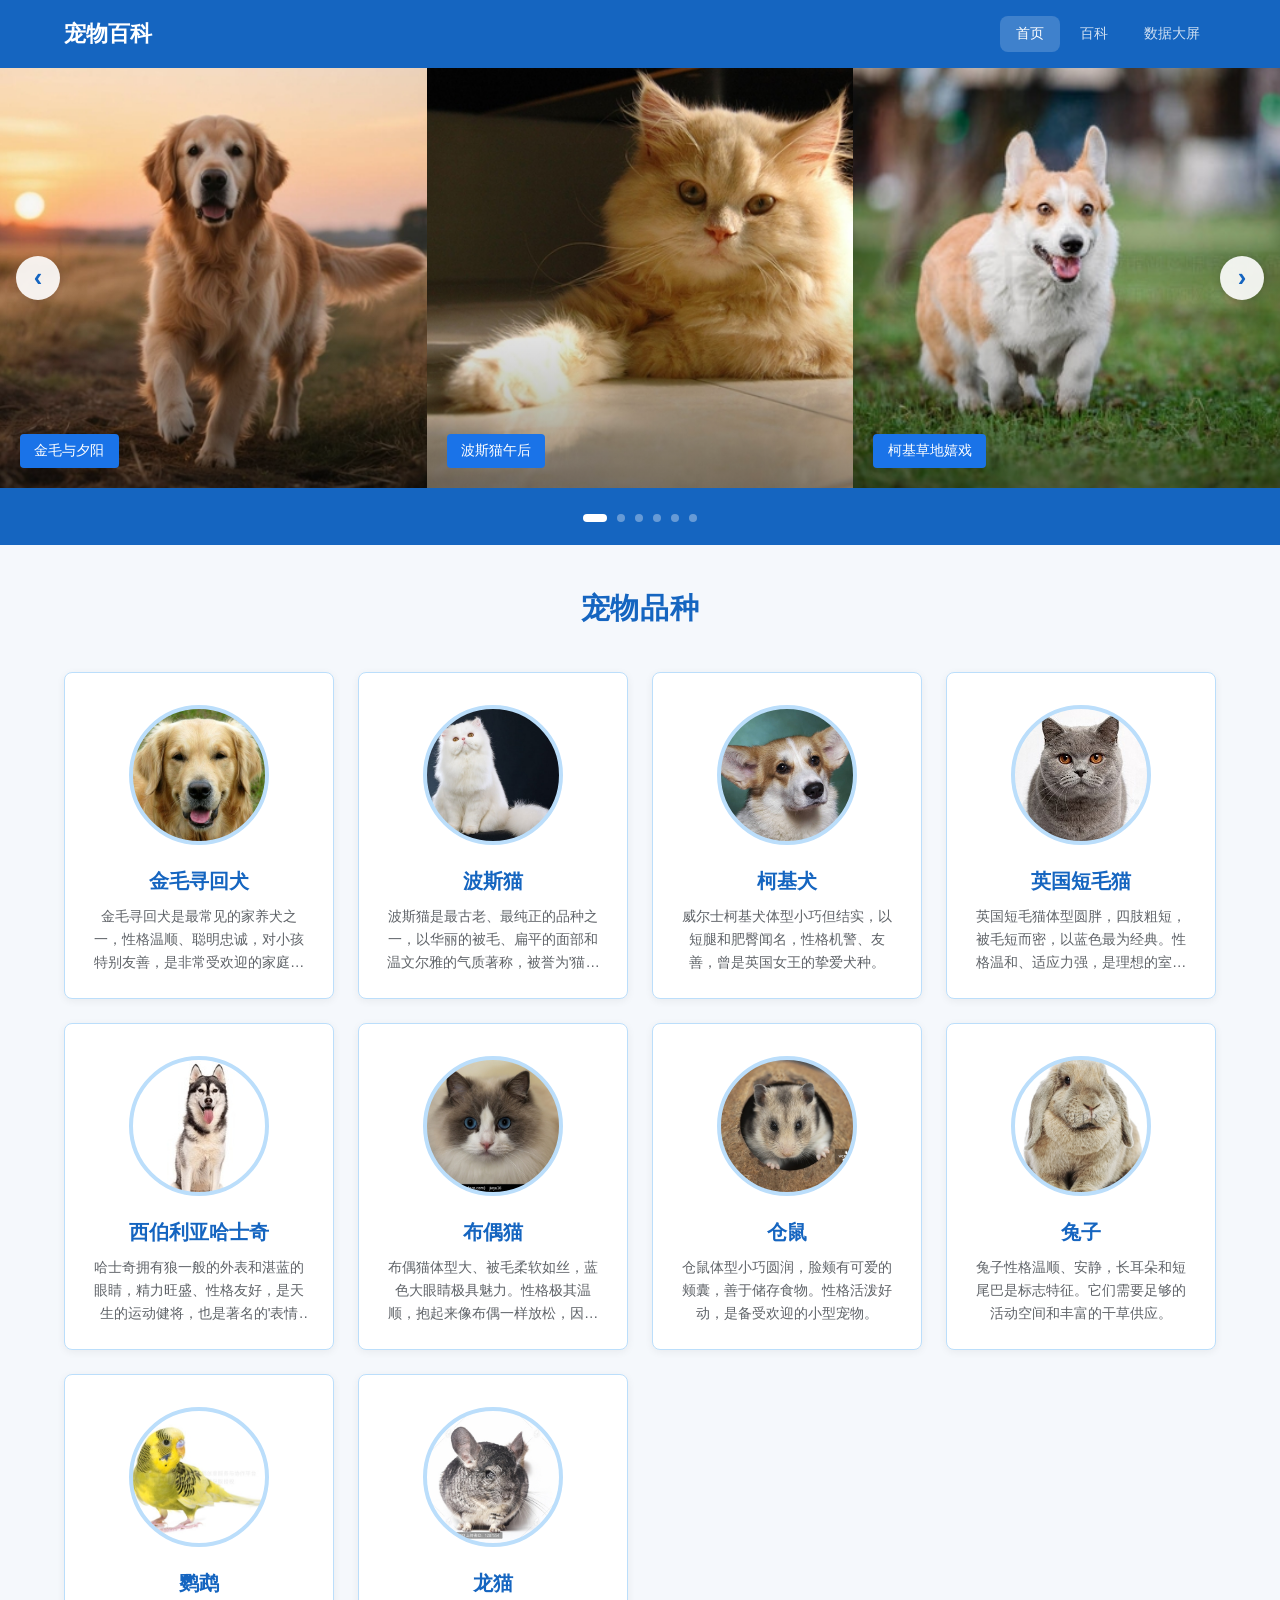
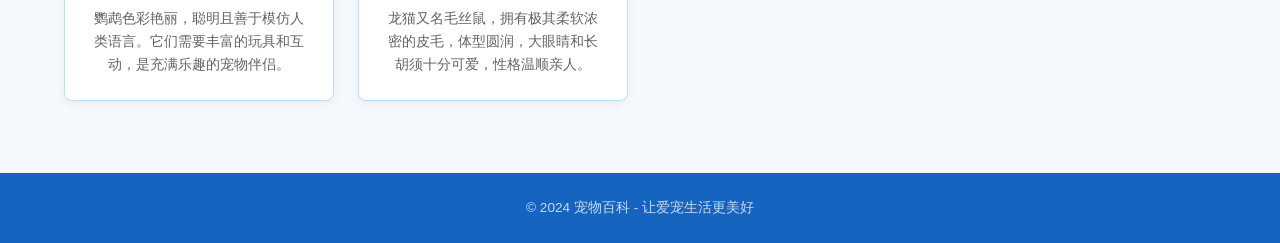
==== commit d1d0ad19: "4" ====
--- a/chongwu/index.html
+++ b/chongwu/index.html
@@ -24,17 +24,16 @@
     </header>
 
     <main class="main">
-        <div class="container">
-            <h2 class="section-title section-title--white">萌宠图集</h2>
+        <div class="carousel-wrap">
             <div class="carousel" id="carousel">
                 <div class="carousel-track" id="carouselTrack"></div>
-                <button class="carousel-btn prev-btn" id="prevBtn">&lt;</button>
-                <button class="carousel-btn next-btn" id="nextBtn">&gt;</button>
-                <div class="carousel-dots" id="carouselDots"></div>
+                <button class="carousel-btn prev-btn" id="prevBtn" aria-label="上一页">&lsaquo;</button>
+                <button class="carousel-btn next-btn" id="nextBtn" aria-label="下一页">&rsaquo;</button>
             </div>
+            <div class="carousel-indicator" id="carouselIndicator"></div>
         </div>
 
-        <div class="container">
+        <div class="container breed-section">
             <h2 class="section-title">宠物品种</h2>
             <div class="pets-grid" id="petsGrid"></div>
         </div>
--- a/chongwu/css/style.css
+++ b/chongwu/css/style.css
@@ -100,13 +100,12 @@
     --blue-100: #bbdefb; --blue-50: #e3f2fd;
     --text-primary: #1a1a2e; --text-secondary: #5f6368; --text-light: #9aa0a6;
     --bg-body: #f5f8fc; --bg-card: #fff; --bg-light: #e8f0fe;
-    --radius: 6px;
+    --radius: 8px;
 }
 
 body {
     font-family: -apple-system, 'Segoe UI', 'PingFang SC', 'Microsoft YaHei', sans-serif;
-    background: linear-gradient(180deg, var(--blue-700) 0%, var(--blue-700) 33vh, #fff 33vh);
-    color: var(--text-primary); line-height: 1.6;
+    background: var(--bg-body); color: var(--text-primary); line-height: 1.6;
 }
 
 .container { max-width: 1200px; margin: 0 auto; padding: 0 24px; }
@@ -134,98 +133,116 @@
 /* ===== 主体 ===== */
 .main { min-height: calc(100vh - 160px); padding: 2rem 0; }
 
-.section-title.section-title--white { color: #fff; border-bottom-color: rgba(255,255,255,0.3); }
+.section-title.section-title--white { color: #fff; border-bottom-color: rgba(255,255,255,0.2); }
 
 .section-title {
-    text-align: center; font-size: 1.6rem; font-weight: 700;
-    margin-bottom: 2rem; color: var(--blue-700);
-    padding-bottom: 0.6rem; border-bottom: 2px solid var(--blue-100);
-}
-
-/* ===== 轮播 ===== */
+    text-align: center; font-size: 1.5rem; font-weight: 600;
+    margin: 0 0 2rem; color: var(--blue-700);
+    letter-spacing: 0.02em;
+}
+
+/* ===== 全宽三图轮播 (NVIDIA 博客风格) ===== */
+.carousel-wrap {
+    width: 100vw; margin-left: calc(-50vw + 50%); margin-bottom: 2.5rem;
+    margin-top: -2rem; background: var(--blue-700);
+}
+.carousel-wrap .section-title {
+    padding-top: 2rem; margin-bottom: 1.5rem; color: #fff;
+}
 .carousel {
-    position: relative; max-width: 800px; margin: 0 auto 2.5rem;
-    overflow: hidden; border-radius: var(--radius);
-    animation: fadeIn 0.8s ease;
-}
-.carousel-track { display: flex; transition: transform 0.6s cubic-bezier(0.25, 0.46, 0.45, 0.94); }
-
+    position: relative; overflow: hidden;
+}
+.carousel-track { display: flex; }
 .carousel-slide {
-    min-width: 100%; height: 380px; display: flex; align-items: flex-end;
-    padding: 2rem; color: #fff;
-    background: var(--blue-700) center/cover no-repeat;
-    transition: transform 0.3s ease;
-}
-.carousel-slide:hover { transform: scale(1.02); }
-.carousel-slide > div { animation: fadeInUp 0.6s ease 0.2s both; }
-.carousel-slide h3 { font-size: 1.3rem; font-weight: 700; margin-bottom: 0.3rem; }
-.carousel-slide p { font-size: 0.9rem; opacity: 0.85; }
-
+    flex: 0 0 33.333%; height: 420px; cursor: pointer;
+    background: var(--blue-300) center/cover no-repeat;
+    position: relative; overflow: hidden;
+}
+.carousel-slide::after {
+    content: ''; position: absolute; inset: 0;
+    background: linear-gradient(transparent 50%, rgba(0,0,0,0.4));
+    transition: opacity 0.5s ease;
+}
+.carousel-slide:hover::after { opacity: 0; }
+.carousel-slide-bg {
+    position: absolute; inset: -10px;
+    background: var(--blue-300) center/cover no-repeat;
+    transition: transform 0.6s cubic-bezier(0.25,0.46,0.45,0.94);
+}
+.carousel-slide:hover .carousel-slide-bg { transform: scale(1.05); }
+.carousel-tag {
+    position: absolute; left: 1.25rem; bottom: 1.25rem; z-index: 2;
+    display: inline-block; background: var(--blue-500); color: #fff;
+    padding: 0.35rem 0.9rem; border-radius: 4px; font-size: 0.9rem; font-weight: 500;
+    transition: transform 0.3s ease, box-shadow 0.3s ease;
+}
+.carousel-slide:hover .carousel-tag { transform: translateY(-4px); box-shadow: 0 4px 12px rgba(0,0,0,0.2); }
 .carousel-btn {
     position: absolute; top: 50%; transform: translateY(-50%);
-    background: #fff; color: var(--blue-500); border: none;
-    width: 36px; height: 36px; border-radius: 50%;
-    cursor: pointer; font-size: 1.1rem; font-weight: bold;
-    transition: all 0.25s ease; z-index: 3;
-}
-.carousel-btn:hover { background: var(--blue-50); transform: translateY(-50%) scale(1.15); }
-.carousel-btn:active { transform: translateY(-50%) scale(0.95); }
-.prev-btn { left: 0.8rem; }
-.next-btn { right: 0.8rem; }
-
-.carousel-dots {
-    position: absolute; bottom: 0.8rem; left: 50%; transform: translateX(-50%);
-    display: flex; gap: 0.4rem; z-index: 2;
-}
-.carousel-dot {
-    width: 24px; height: 3px; border-radius: 2px;
-    background: rgba(255,255,255,0.35); cursor: pointer;
-    transition: all 0.3s ease; position: relative;
-}
-.carousel-dot:hover { background: rgba(255,255,255,0.7); transform: scaleY(1.5); }
-.carousel-dot.active { background: #fff; width: 32px; }
+    background: rgba(255,255,255,0.9); color: var(--blue-700); border: none;
+    width: 44px; height: 44px; border-radius: 50%;
+    cursor: pointer; font-size: 1.6rem; font-weight: bold;
+    transition: all 0.2s ease; z-index: 3; line-height: 1;
+    box-shadow: 0 2px 8px rgba(0,0,0,0.15);
+}
+.carousel-btn:hover { background: #fff; transform: translateY(-50%) scale(1.1); }
+.prev-btn { left: 1rem; }
+.next-btn { right: 1rem; }
+.carousel-indicator {
+    text-align: center; padding: 1rem 0;
+}
+.c-indicator-dot {
+    display: inline-block; width: 8px; height: 8px; border-radius: 50%;
+    background: rgba(255,255,255,0.35); margin: 0 5px; cursor: pointer;
+    transition: all 0.3s ease;
+}
+.c-indicator-dot:hover { background: rgba(255,255,255,0.6); }
+.c-indicator-dot.active { background: #fff; width: 24px; border-radius: 4px; }
 
 /* ===== 品种卡片 ===== */
-.pets-grid { display: flex; flex-wrap: wrap; gap: 1.25rem; justify-content: center; }
-
-.pet-card, .wiki-sidebar, .wiki-content {
-    background: var(--bg-card); border-radius: var(--radius);
-    border: 1px solid rgba(26,115,232,0.06);
-}
-
+.breed-section { text-align: center; }
+.breed-section .section-title { font-size: 1.8rem; margin-bottom: 2.5rem; }
+
+.pets-grid {
+    display: grid; grid-template-columns: repeat(4, 1fr); gap: 1.5rem;
+    justify-items: center;
+}
 .pet-card {
-    overflow: hidden; width: 280px; cursor: pointer;
+    overflow: hidden; cursor: pointer;
     transition: all 0.35s cubic-bezier(0.25, 0.46, 0.45, 0.94);
     position: relative;
+    background: var(--bg-card); border-radius: var(--radius);
+    box-shadow: 0 2px 8px rgba(0,0,0,0.06); border: 1px solid var(--blue-100);
 }
 .pet-card:hover {
-    transform: translateY(-6px);
-    box-shadow: 0 12px 28px rgba(21,101,192,0.15), 0 4px 12px rgba(21,101,192,0.1);
-}
-.pet-card:active { transform: translateY(-2px); }
+    transform: translateY(-8px) scale(1.03);
+    box-shadow: 0 20px 40px rgba(21,101,192,0.15), 0 8px 20px rgba(21,101,192,0.08);
+    z-index: 2;
+}
+.pet-card:active { transform: translateY(-3px); }
 .pet-card::after {
     content: ''; position: absolute; inset: 0;
-    background: linear-gradient(135deg, rgba(26,115,232,0.08), transparent);
+    background: linear-gradient(135deg, rgba(26,115,232,0.06), transparent);
     opacity: 0; transition: opacity 0.35s; pointer-events: none;
 }
 .pet-card:hover::after { opacity: 1; }
 
 .pet-avatar {
-    width: 110px; height: 110px; margin: 1.5rem auto 1rem;
+    width: 140px; height: 140px; margin: 2rem auto 1.25rem;
     background: center/cover no-repeat; border-radius: 50%;
-    border: 3px solid var(--blue-100);
+    border: 4px solid var(--blue-100);
     transition: all 0.35s ease;
 }
 .pet-card:hover .pet-avatar {
-    border-color: var(--blue-500); transform: scale(1.08);
-    box-shadow: 0 4px 16px rgba(21,101,192,0.2);
-}
-.pet-info { padding: 0 1.25rem 1.25rem; text-align: center; }
-.pet-name { font-size: 1.1rem; font-weight: 700; margin-bottom: 0.4rem; color: var(--blue-700); transition: color 0.25s; }
+    border-color: var(--blue-500); transform: scale(1.06);
+    box-shadow: 0 6px 20px rgba(21,101,192,0.22);
+}
+.pet-info { padding: 0 1.5rem 1.5rem; text-align: center; }
+.pet-name { font-size: 1.25rem; font-weight: 700; margin-bottom: 0.5rem; color: var(--blue-700); transition: color 0.25s; }
 .pet-card:hover .pet-name { color: var(--blue-500); }
 
 .pet-desc {
-    font-size: 0.85rem; color: var(--text-secondary); line-height: 1.5;
+    font-size: 0.9rem; color: var(--text-secondary); line-height: 1.6;
     display: -webkit-box; -webkit-line-clamp: 3; -webkit-box-orient: vertical; overflow: hidden;
 }
 
@@ -240,13 +257,13 @@
     width: 220px; padding: 1.25rem; position: sticky; top: 80px; flex-shrink: 0;
 }
 .sidebar-title {
-    font-size: 1rem; font-weight: 700; margin-bottom: 1rem;
-    color: var(--blue-700); padding-bottom: 0.6rem; border-bottom: 2px solid var(--bg-light);
+    font-size: 1rem; font-weight: 600; margin-bottom: 1rem;
+    color: var(--blue-700);
 }
 .pet-list { list-style: none; }
-.wiki-filter { display: flex; flex-wrap: wrap; gap: 4px; margin-bottom: 0.8rem; }
+.wiki-filter { display: flex; flex-wrap: wrap; gap: 4px; margin-bottom: 1rem; }
 .wiki-filter .filter-btn {
-    padding: 0.25rem 0.6rem; font-size: 0.78rem; border: 1px solid var(--blue-100);
+    padding: 0.3rem 0.7rem; font-size: 0.78rem; border: 1px solid var(--blue-100);
     background: transparent; color: var(--text-secondary); border-radius: 4px;
     cursor: pointer; transition: all 0.2s ease;
 }
@@ -273,23 +290,21 @@
 .wiki-detail { animation: fadeInUp 0.5s ease; }
 .wiki-detail-header { display: flex; gap: 1.25rem; align-items: flex-start; margin-bottom: 0.5rem; }
 .wiki-detail-header h2 {
-    color: var(--blue-700); font-size: 1.4rem; margin-bottom: 0.6rem;
-    padding-bottom: 0.6rem; border-bottom: 2px solid var(--bg-light);
+    color: var(--blue-700); font-size: 1.4rem; font-weight: 600; margin-bottom: 0.6rem;
 }
 .wiki-detail-header > div:last-child { flex: 1; }
 .wiki-detail-avatar {
     width: 100px; height: 100px; border-radius: 12px; flex-shrink: 0;
     background: center/cover no-repeat; border: 3px solid var(--blue-100);
-}
-.wiki-detail h3 { color: var(--blue-500); font-size: 1rem; margin: 1.2rem 0 0.8rem; font-weight: 600; }
+    box-shadow: 0 2px 8px rgba(21,101,192,0.1);
+}
+.wiki-detail h3 { color: var(--blue-500); font-size: 1rem; margin: 1.5rem 0 0.8rem; font-weight: 600; }
 
 .wiki-detail .info-grid { display: grid; grid-template-columns: repeat(auto-fit, minmax(160px, 1fr)); gap: 0.8rem; margin: 1rem 0; }
 .wiki-detail .info-item {
     background: var(--bg-body); padding: 0.8rem 1rem; border-radius: var(--radius); border-left: 3px solid var(--blue-300);
     animation: slideInLeft 0.4s ease both;
-    transition: transform 0.25s, box-shadow 0.25s;
-}
-.wiki-detail .info-item:hover { transform: translateX(4px); box-shadow: 0 2px 8px rgba(21,101,192,0.1); }
+}
 .wiki-detail .info-item:nth-child(2) { animation-delay: 0.1s; }
 .wiki-detail .info-item:nth-child(3) { animation-delay: 0.2s; }
 .wiki-detail .info-label { font-size: 0.78rem; color: var(--text-light); margin-bottom: 0.2rem; }
@@ -301,10 +316,10 @@
 }
 .wiki-detail .trait-tag:hover { transform: translateY(-2px) scale(1.05); box-shadow: 0 2px 8px rgba(21,101,192,0.15); }
 
-.wiki-detail .tab-nav { display: flex; margin: 1.5rem 0 1rem; background: var(--bg-body); border-radius: var(--radius); padding: 3px; }
+.wiki-detail .tab-nav { display: flex; margin: 1.5rem 0 1rem; background: var(--bg-light); border-radius: var(--radius); padding: 3px; }
 .wiki-detail .tab-btn {
-    padding: 0.6rem 1.2rem; background: transparent; border: none; cursor: pointer; font-size: 0.9rem; font-weight: 500; color: var(--text-secondary); border-radius: var(--radius); flex: 1;
-    transition: all 0.25s ease; position: relative;
+    padding: 0.6rem 1.2rem; background: transparent; border: none; cursor: pointer; font-size: 0.9rem; font-weight: 500; color: var(--text-secondary); border-radius: 5px; flex: 1;
+    transition: all 0.2s ease;
 }
 .wiki-detail .tab-btn:hover { color: var(--blue-500); }
 .wiki-detail .tab-btn.active { background: #fff; color: var(--blue-700); font-weight: 600; }
@@ -348,8 +363,12 @@
     .hamburger-active .nav { max-height: 300px; padding: 0.5rem 0; }
     .wiki-main .container { flex-direction: column; }
     .wiki-sidebar { width: 100%; position: static; }
-    .pets-grid { gap: 0.8rem; }
+    .pets-grid { grid-template-columns: repeat(2, 1fr); gap: 1rem; }
     .pet-card { width: 100%; max-width: 320px; }
-    .carousel-slide { height: 260px; }
+    .carousel-slide { height: 300px; }
     .section-title { font-size: 1.3rem; }
 }
+
+@media (max-width: 480px) {
+    .carousel-slide { flex: 0 0 100%; height: 240px; }
+}
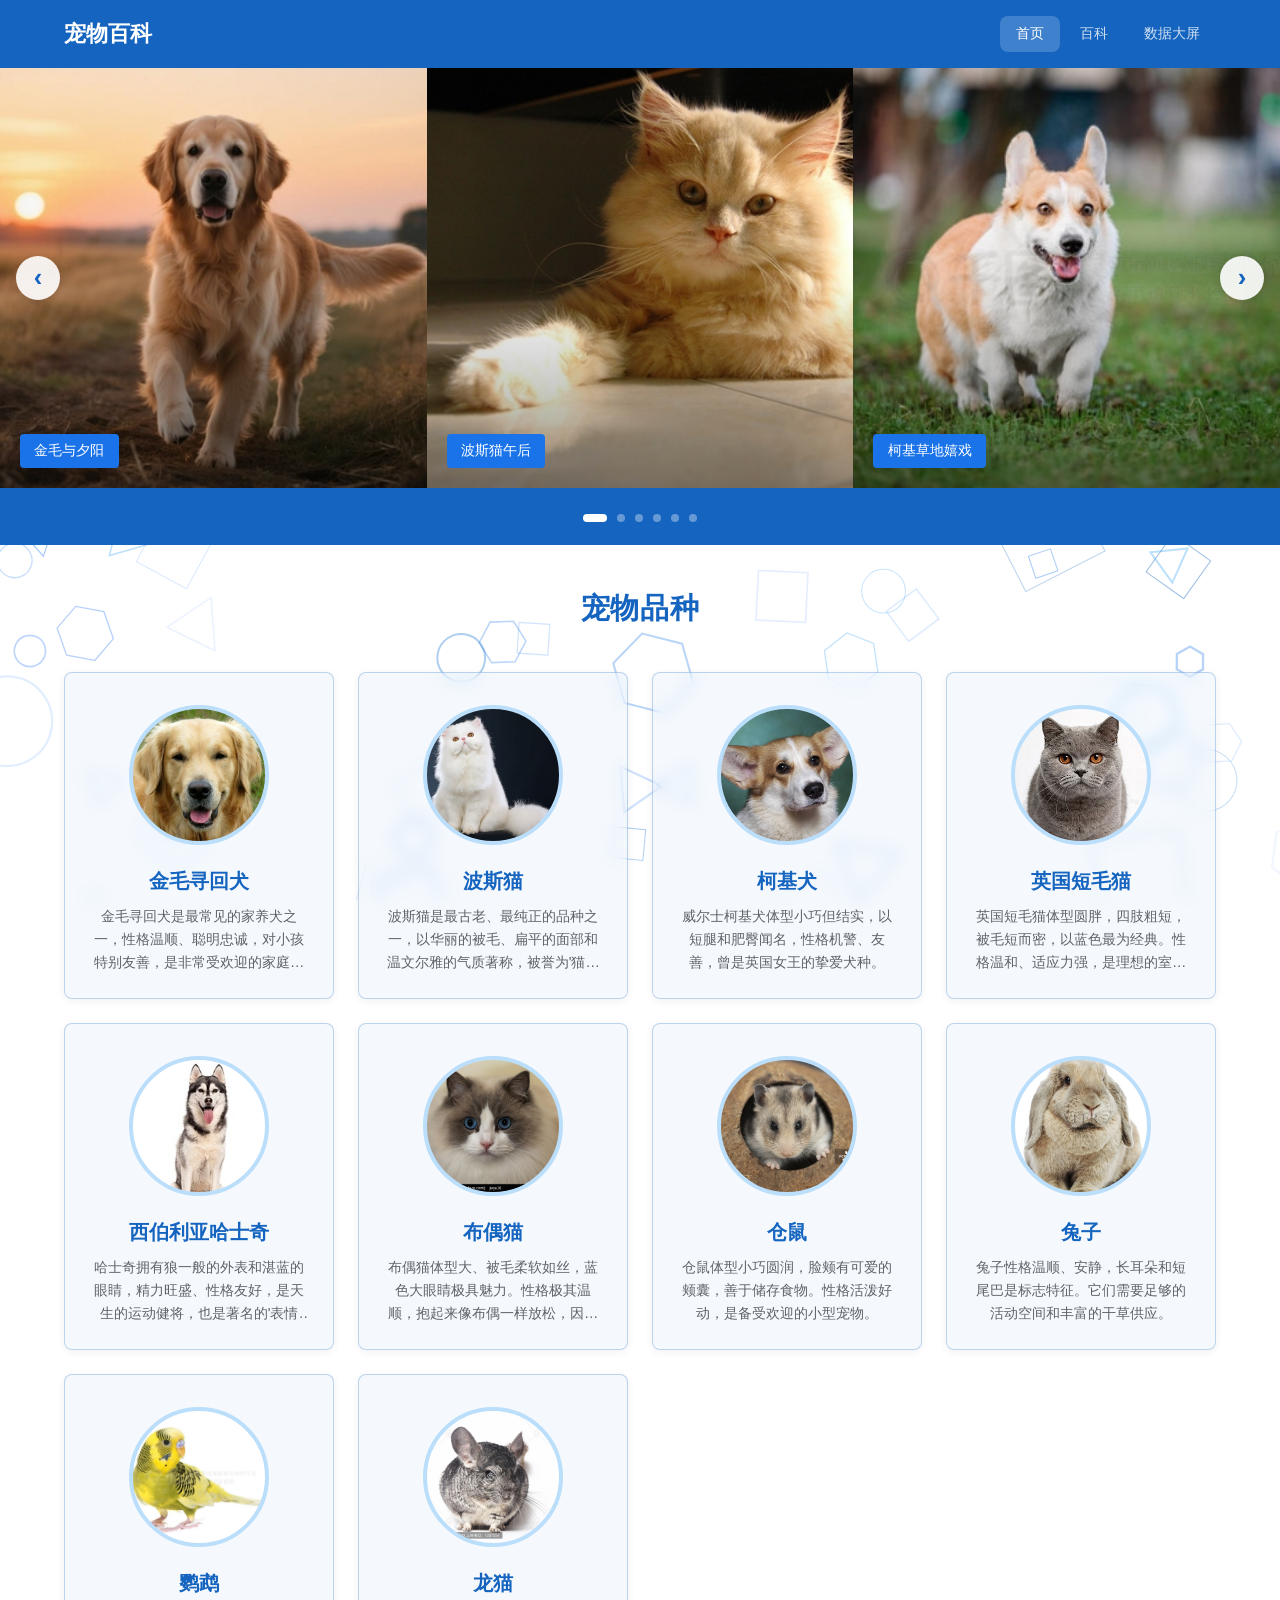
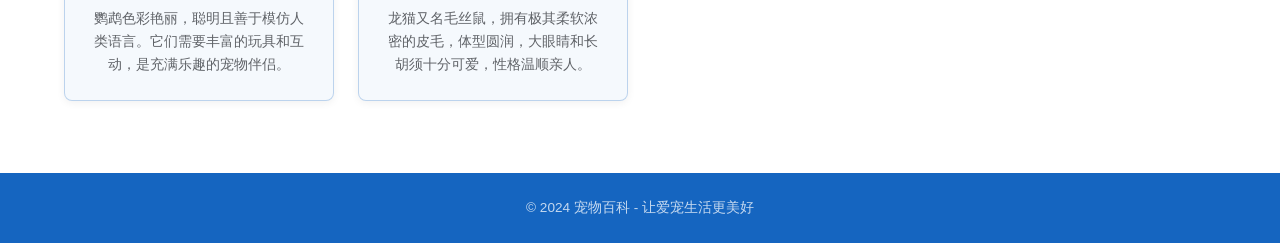
==== commit 27fa411f: "5" ====
--- a/chongwu/index.html
+++ b/chongwu/index.html
@@ -7,6 +7,7 @@
     <link rel="stylesheet" href="css/style.css">
 </head>
 <body>
+    <canvas id="geoBg" class="geo-bg"></canvas>
     <header class="header">
         <div class="container">
             <h1 class="logo">宠物百科</h1>
@@ -45,11 +46,8 @@
         </div>
     </footer>
 
-    <script>
-        document.getElementById('hamburger')?.addEventListener('click', function() {
-            document.querySelector('.header').classList.toggle('hamburger-active');
-        });
-    </script>
+    <script src="js/common.js"></script>
+    <script src="js/geo-bg.js"></script>
     <script src="js/app.js"></script>
 </body>
 </html>
--- a/chongwu/css/style.css
+++ b/chongwu/css/style.css
@@ -38,17 +38,11 @@
 [data-anim="zoom-in"].anim-done { animation-name: zoomIn; }
 [data-anim="fade-in"].anim-done { animation-name: fadeIn; }
 
-/* ===== 星空背景层 ===== */
-.starry-bg { position: fixed; inset: 0; pointer-events: none; z-index: 0; overflow: hidden; background: linear-gradient(180deg, #0a0a2e, #001a33); }
-.starry-bg ~ * { position: relative; z-index: 1; }
-.star-layer {
-    position: absolute; left: 0; top: 0; border-radius: 50%;
-    animation: moveUp 200s linear infinite, flicker 3s ease-in-out infinite;
-}
-.star-layer::after { content: ''; position: absolute; left: 0; top: 100vh; width: inherit; height: inherit; box-shadow: inherit; border-radius: inherit; }
-.star-s { width: 1px; height: 1px; box-shadow: 86vw 96vh 0 #fff, 40vw 16vh 0 #fff, 64vw 64vh 0 #fff, 28vw 76vh 0 #fff, 21vw 34vh 0 #fff, 93vw 52vh 0 #fff, 29vw 13vh 0 #fff, 37vw 31vh 0 #fff, 32vw 60vh 0 #fff, 41vw 60vh 0 #fff, 48vw 8vh 0 #fff, 9vw 37vh 0 #fff, 45vw 1vh 0 #fff, 46vw 7vh 0 #fff, 61vw 91vh 0 #fff, 61vw 82vh 0 #fff, 98vw 21vh 0 #fff, 98vw 5vh 0 #fff, 61vw 45vh 0 #fff, 28vw 96vh 0 #fff, 12vw 25vh 0 #fff, 4vw 77vh 0 #fff, 15vw 29vh 0 #fff, 33vw 68vh 0 #fff, 94vw 80vh 0 #fff, 54vw 25vh 0 #fff, 39vw 38vh 0 #fff, 68vw 41vh 0 #fff, 63vw 84vh 0 #fff, 67vw 29vh 0 #fff, 78vw 72vh 0 #fff, 39vw 41vh 0 #fff, 23vw 75vh 0 #fff, 48vw 71vh 0 #fff, 81vw 7vh 0 #fff, 16vw 85vh 0 #fff, 28vw 74vh 0 #fff, 40vw 90vh 0 #fff, 78vw 39vh 0 #fff, 55vw 45vh 0 #fff, 88vw 64vh 0 #fff, 20vw 5vh 0 #fff, 43vw 67vh 0 #fff, 19vw 94vh 0 #fff, 38vw 3vh 0 #fff, 69vw 61vh 0 #fff, 91vw 68vh 0 #fff, 32vw 69vh 0 #fff, 72vw 72vh 0 #fff, 64vw 61vh 0 #fff, 45vw 88vh 0 #fff, 20vw 64vh 0 #fff, 8vw 47vh 0 #fff, 42vw 78vh 0 #fff, 63vw 7vh 0 #fff, 59vw 27vh 0 #fff, 34vw 81vh 0 #fff, 11vw 49vh 0 #fff, 77vw 53vh 0 #fff, 81vw 71vh 0 #fff, 74vw 90vh 0 #fff, 100vw 35vh 0 #fff, 47vw 26vh 0 #fff, 51vw 85vh 0 #fff, 37vw 10vh 0 #fff, 73vw 62vh 0 #fff, 91vw 81vh 0 #fff, 64vw 78vh 0 #fff, 71vw 52vh 0 #fff, 68vw 54vh 0 #fff, 77vw 48vh 0 #fff, 43vw 3vh 0 #fff, 57vw 87vh 0 #fff, 63vw 13vh 0 #fff, 6vw 29vh 0 #fff, 34vw 28vh 0 #fff, 11vw 40vh 0 #fff, 71vw 83vh 0 #fff, 24vw 85vh 0 #fff, 54vw 99vh 0 #fff, 72vw 42vh 0 #fff, 9vw 98vh 0 #fff, 16vw 18vh 0 #fff, 77vw 49vh 0 #fff, 31vw 83vh 0 #fff, 78vw 37vh 0 #fff, 67vw 2vh 0 #fff, 98vw 3vh 0 #fff, 9vw 42vh 0 #fff, 65vw 13vh 0 #fff, 84vw 32vh 0 #fff, 17vw 36vh 0 #fff, 1vw 90vh 0 #fff, 80vw 53vh 0 #fff, 92vw 19vh 0 #fff, 13vw 69vh 0 #fff, 88vw 65vh 0 #fff, 10vw 43vh 0 #fff, 100vw 62vh 0 #fff, 90vw 46vh 0 #fff, 89vw 88vh 0 #fff, 38vw 61vh 0 #fff, 33vw 96vh 0 #fff, 77vw 48vh 0 #fff, 43vw 20vh 0 #fff, 85vw 32vh 0 #fff, 2vw 70vh 0 #fff, 24vw 92vh 0 #fff, 20vw 6vh 0 #fff, 69vw 23vh 0 #fff, 83vw 41vh 0 #fff, 40vw 49vh 0 #fff, 89vw 50vh 0 #fff, 68vw 19vh 0 #fff, 56vw 36vh 0 #fff, 52vw 82vh 0 #fff, 1vw 46vh 0 #fff, 9vw 94vh 0 #fff, 47vw 23vh 0 #fff, 9vw 68vh 0 #fff, 37vw 47vh 0 #fff, 7vw 66vh 0 #fff, 68vw 55vh 0 #fff, 64vw 80vh 0 #fff, 32vw 75vh 0 #fff, 19vw 28vh 0 #fff, 24vw 72vh 0 #fff, 36vw 14vh 0 #fff, 30vw 88vh 0 #fff, 87vw 62vh 0 #fff, 50vw 39vh 0 #fff, 60vw 14vh 0 #fff, 85vw 11vh 0 #fff, 78vw 57vh 0 #fff, 55vw 24vh 0 #fff, 65vw 9vh 0 #fff, 84vw 85vh 0 #fff; }
-.star-m { width: 2px; height: 2px; box-shadow: 43vw 85vh 0 #fff, 29vw 61vh 0 #fff, 59vw 96vh 0 #fff, 19vw 11vh 0 #fff, 43vw 27vh 0 #fff, 100vw 81vh 0 #fff, 53vw 38vh 0 #fff, 3vw 65vh 0 #fff, 71vw 16vh 0 #fff, 74vw 50vh 0 #fff, 86vw 59vh 0 #fff, 85vw 85vh 0 #fff, 55vw 10vh 0 #fff, 41vw 95vh 0 #fff, 76vw 66vh 0 #fff, 1vw 87vh 0 #fff, 23vw 63vh 0 #fff, 9vw 15vh 0 #fff, 74vw 57vh 0 #fff, 19vw 99vh 0 #fff, 99vw 77vh 0 #fff, 22vw 2vh 0 #fff, 33vw 87vh 0 #fff, 85vw 11vh 0 #fff, 93vw 76vh 0 #fff, 56vw 22vh 0 #fff, 1vw 69vh 0 #fff, 54vw 84vh 0 #fff, 30vw 6vh 0 #fff, 45vw 45vh 0 #fff, 65vw 28vh 0 #fff, 7vw 44vh 0 #fff, 40vw 45vh 0 #fff, 83vw 32vh 0 #fff, 98vw 16vh 0 #fff, 71vw 92vh 0 #fff, 4vw 33vh 0 #fff, 8vw 74vh 0 #fff, 13vw 11vh 0 #fff, 34vw 3vh 0 #fff, 41vw 48vh 0 #fff, 97vw 63vh 0 #fff, 71vw 94vh 0 #fff, 12vw 92vh 0 #fff, 44vw 46vh 0 #fff, 18vw 37vh 0 #fff, 93vw 50vh 0 #fff, 21vw 95vh 0 #fff, 7vw 10vh 0 #fff, 86vw 97vh 0 #fff, 29vw 31vh 0 #fff, 38vw 20vh 0 #fff, 44vw 90vh 0 #fff, 46vw 25vh 0 #fff, 33vw 68vh 0 #fff, 85vw 3vh 0 #fff, 40vw 26vh 0 #fff, 94vw 81vh 0 #fff, 66vw 1vh 0 #fff, 41vw 95vh 0 #fff, 42vw 64vh 0 #fff, 5vw 70vh 0 #fff, 32vw 49vh 0 #fff, 77vw 12vh 0 #fff, 17vw 88vh 0 #fff, 79vw 31vh 0 #fff, 20vw 69vh 0 #fff, 33vw 69vh 0 #fff, 71vw 31vh 0 #fff, 69vw 31vh 0 #fff, 84vw 97vh 0 #fff, 87vw 41vh 0 #fff, 20vw 71vh 0 #fff, 92vw 40vh 0 #fff, 45vw 31vh 0 #fff, 77vw 46vh 0 #fff, 45vw 4vh 0 #fff, 23vw 21vh 0 #fff, 52vw 49vh 0 #fff, 54vw 35vh 0 #fff, 31vw 3vh 0 #fff, 89vw 64vh 0 #fff, 85vw 43vh 0 #fff, 19vw 31vh 0 #fff, 79vw 33vh 0 #fff, 23vw 16vh 0 #fff, 12vw 40vh 0 #fff, 18vw 46vh 0 #fff, 51vw 26vh 0 #fff, 40vw 61vh 0 #fff, 39vw 90vh 0 #fff, 88vw 88vh 0 #fff, 71vw 19vh 0 #fff, 93vw 9vh 0 #fff, 61vw 56vh 0 #fff, 36vw 26vh 0 #fff, 68vw 82vh 0 #fff, 99vw 81vh 0 #fff, 88vw 52vh 0 #fff; animation-duration: 300s; }
-.star-l { width: 3px; height: 3px; box-shadow: 8vw 76vh 0 #fff, 54vw 46vh 0 #fff, 11vw 82vh 0 #fff, 48vw 20vh 0 #fff, 27vw 17vh 0 #fff, 50vw 58vh 0 #fff, 81vw 95vh 0 #fff, 14vw 40vh 0 #fff, 9vw 100vh 0 #fff, 59vw 28vh 0 #fff, 69vw 55vh 0 #fff, 30vw 7vh 0 #fff, 23vw 37vh 0 #fff, 60vw 8vh 0 #fff, 84vw 43vh 0 #fff, 18vw 48vh 0 #fff, 75vw 84vh 0 #fff, 93vw 95vh 0 #fff, 97vw 86vh 0 #fff, 22vw 96vh 0 #fff, 16vw 31vh 0 #fff, 70vw 60vh 0 #fff, 80vw 49vh 0 #fff, 41vw 81vh 0 #fff, 38vw 91vh 0 #fff, 18vw 29vh 0 #fff, 30vw 33vh 0 #fff, 59vw 19vh 0 #fff, 5vw 83vh 0 #fff, 21vw 70vh 0 #fff, 79vw 99vh 0 #fff, 83vw 16vh 0 #fff, 31vw 53vh 0 #fff, 6vw 92vh 0 #fff, 47vw 41vh 0 #fff, 49vw 52vh 0 #fff, 55vw 13vh 0 #fff, 56vw 43vh 0 #fff, 36vw 8vh 0 #fff; animation-duration: 400s; }
+/* ===== 几何背景层 ===== */
+.geo-bg {
+    position: fixed; inset: 0; z-index: 0; pointer-events: none;
+}
+.geo-bg ~ * { position: relative; z-index: 1; }
 
 /* ===== 毛玻璃效果 ===== */
 .glass {
@@ -99,7 +93,7 @@
     --blue-700: #1565c0; --blue-500: #1a73e8; --blue-300: #4a90d9;
     --blue-100: #bbdefb; --blue-50: #e3f2fd;
     --text-primary: #1a1a2e; --text-secondary: #5f6368; --text-light: #9aa0a6;
-    --bg-body: #f5f8fc; --bg-card: #fff; --bg-light: #e8f0fe;
+    --bg-body: #ffffff; --bg-glass: rgba(21,101,192,0.04); --bg-light: #e8f0fe;
     --radius: 8px;
 }
 
@@ -211,8 +205,9 @@
     overflow: hidden; cursor: pointer;
     transition: all 0.35s cubic-bezier(0.25, 0.46, 0.45, 0.94);
     position: relative;
-    background: var(--bg-card); border-radius: var(--radius);
-    box-shadow: 0 2px 8px rgba(0,0,0,0.06); border: 1px solid var(--blue-100);
+    background: var(--bg-glass); border-radius: var(--radius);
+    box-shadow: 0 2px 8px rgba(0,0,0,0.06); border: 1px solid rgba(21,101,192,0.25);
+    backdrop-filter: blur(8px);
 }
 .pet-card:hover {
     transform: translateY(-8px) scale(1.03);
@@ -255,6 +250,8 @@
 
 .wiki-sidebar {
     width: 220px; padding: 1.25rem; position: sticky; top: 80px; flex-shrink: 0;
+    background: var(--bg-glass); border-radius: var(--radius); backdrop-filter: blur(8px);
+    border: 1px solid rgba(21,101,192,0.25);
 }
 .sidebar-title {
     font-size: 1rem; font-weight: 600; margin-bottom: 1rem;
@@ -284,7 +281,7 @@
 .pet-list li:hover { background: var(--bg-light); color: var(--blue-500); transform: translateX(4px); }
 .pet-list li.active { background: var(--blue-500); color: #fff; font-weight: 600; transform: translateX(0); }
 
-.wiki-content { flex: 1; padding: 1.75rem; min-height: 400px; }
+.wiki-content { flex: 1; padding: 1.75rem; min-height: 400px; background: var(--bg-glass); border-radius: var(--radius); backdrop-filter: blur(8px); border: 1px solid rgba(21,101,192,0.25); }
 .wiki-placeholder { text-align: center; color: var(--text-light); padding: 3rem 2rem; }
 
 .wiki-detail { animation: fadeInUp 0.5s ease; }
@@ -302,7 +299,7 @@
 
 .wiki-detail .info-grid { display: grid; grid-template-columns: repeat(auto-fit, minmax(160px, 1fr)); gap: 0.8rem; margin: 1rem 0; }
 .wiki-detail .info-item {
-    background: var(--bg-body); padding: 0.8rem 1rem; border-radius: var(--radius); border-left: 3px solid var(--blue-300);
+    background: var(--bg-glass); padding: 0.8rem 1rem; border-radius: var(--radius); border-left: 3px solid var(--blue-300);
     animation: slideInLeft 0.4s ease both;
 }
 .wiki-detail .info-item:nth-child(2) { animation-delay: 0.1s; }
@@ -314,21 +311,25 @@
     background: var(--bg-light); color: var(--blue-500); padding: 0.25rem 0.8rem; border-radius: 4px; font-size: 0.82rem; font-weight: 500;
     transition: all 0.25s ease; cursor: default;
 }
+.wiki-detail .trait-tag--danger {
+    background: var(--bg-glass); color: #d32f2f; padding: 0.25rem 0.8rem; border-radius: 4px; font-size: 0.82rem; font-weight: 500;
+    transition: all 0.25s ease; cursor: default;
+}
 .wiki-detail .trait-tag:hover { transform: translateY(-2px) scale(1.05); box-shadow: 0 2px 8px rgba(21,101,192,0.15); }
 
-.wiki-detail .tab-nav { display: flex; margin: 1.5rem 0 1rem; background: var(--bg-light); border-radius: var(--radius); padding: 3px; }
+.wiki-detail .tab-nav { display: flex; margin: 1.5rem 0 1rem; background: var(--bg-glass); border-radius: var(--radius); padding: 3px; }
 .wiki-detail .tab-btn {
     padding: 0.6rem 1.2rem; background: transparent; border: none; cursor: pointer; font-size: 0.9rem; font-weight: 500; color: var(--text-secondary); border-radius: 5px; flex: 1;
     transition: all 0.2s ease;
 }
 .wiki-detail .tab-btn:hover { color: var(--blue-500); }
-.wiki-detail .tab-btn.active { background: #fff; color: var(--blue-700); font-weight: 600; }
+.wiki-detail .tab-btn.active { background: var(--bg-glass); color: var(--blue-700); font-weight: 600; }
 .wiki-detail .tab-content { display: none; }
 .wiki-detail .tab-content.active { display: block; animation: fadeInUp 0.4s ease; }
 
 .wiki-detail .step-list { list-style: none; }
 .wiki-detail .step-item {
-    background: var(--bg-body); padding: 1rem 1.25rem; margin-bottom: 0.6rem; border-radius: var(--radius); border-left: 3px solid var(--blue-300);
+    background: var(--bg-glass); padding: 1rem 1.25rem; margin-bottom: 0.6rem; border-radius: var(--radius); border-left: 3px solid var(--blue-300);
     animation: slideInRight 0.4s ease both;
     transition: transform 0.25s, box-shadow 0.25s;
 }
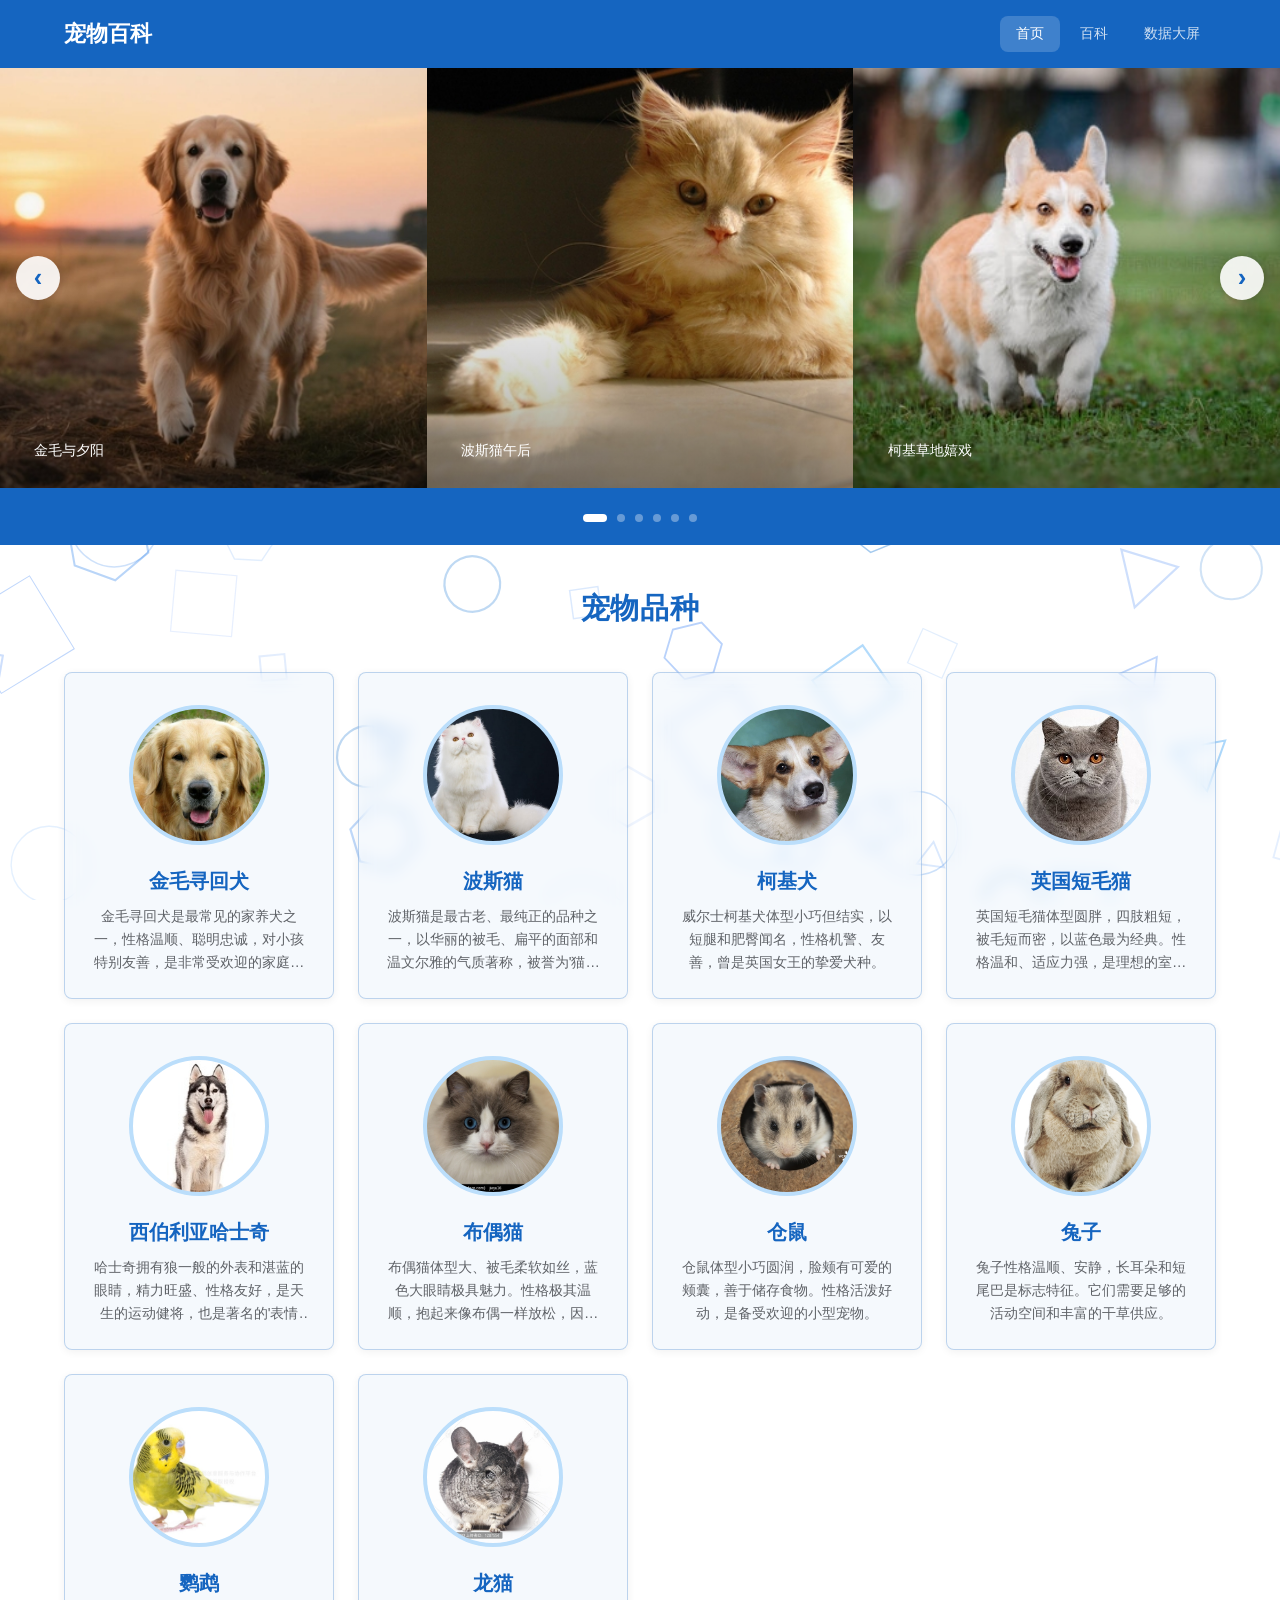
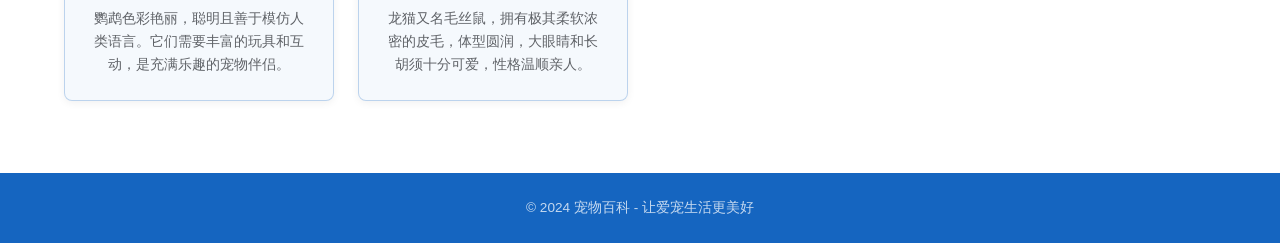
==== commit d53ffb67: "7" ====
--- a/chongwu/index.html
+++ b/chongwu/index.html
@@ -4,7 +4,8 @@
     <meta charset="UTF-8">
     <meta name="viewport" content="width=device-width, initial-scale=1.0">
     <title>宠物百科 - 萌宠世界</title>
-    <link rel="stylesheet" href="css/style.css">
+    <link rel="stylesheet" href="css/yang/yang.css">
+    <link rel="stylesheet" href="css/beijing/beijing.css">
 </head>
 <body>
     <canvas id="geoBg" class="geo-bg"></canvas>
@@ -46,8 +47,12 @@
         </div>
     </footer>
 
-    <script src="js/common.js"></script>
-    <script src="js/geo-bg.js"></script>
-    <script src="js/app.js"></script>
+    <script src="js/xiao/jiexi.js"></script>
+    <script src="js/xiao/caidan.js"></script>
+    <script src="js/dongxiao/dongxiao.js"></script>
+    <script src="js/beijing/beijing.js"></script>
+    <script src="js/jiexi/jiexi-chong.js"></script>
+    <script src="js/jiexi/jiexi-tu.js"></script>
+    <script src="js/jichu/index.js"></script>
 </body>
 </html>
--- a/chongwu/css/yang/yang.css
+++ b/chongwu/css/yang/yang.css
@@ -0,0 +1,324 @@
+/* ===== 全局样式 ===== */
+* { margin: 0; padding: 0; box-sizing: border-box; }
+
+/* ===== 关键帧动画 ===== */
+@keyframes fadeInUp { from { opacity: 0; transform: translateY(30px); } to { opacity: 1; transform: translateY(0); } }
+@keyframes fadeIn { from { opacity: 0; } to { opacity: 1; } }
+@keyframes scaleIn { from { opacity: 0; transform: scale(0.6); } to { opacity: 1; transform: scale(1); } }
+@keyframes slideInLeft { from { opacity: 0; transform: translateX(-40px); } to { opacity: 1; transform: translateX(0); } }
+@keyframes slideInRight { from { opacity: 0; transform: translateX(40px); } to { opacity: 1; transform: translateX(0); } }
+@keyframes pulse { 0%,100% { transform: scale(1); } 50% { transform: scale(1.05); } }
+@keyframes float { 0%,100% { transform: translateY(0); } 50% { transform: translateY(-8px); } }
+@keyframes zoomIn { from { opacity: 0; transform: scale(0.3); } to { opacity: 1; transform: scale(1); } }
+@keyframes bounceIn { 0%{opacity:0;transform:scale(0.3)}50%{transform:scale(1.08)}70%{transform:scale(0.95)}100%{opacity:1;transform:scale(1)} }
+@keyframes ripple { to { transform: scale(4); opacity: 0; } }
+
+.anim-fade-in { animation: fadeIn 0.6s ease forwards; }
+.anim-fade-up { animation: fadeInUp 0.6s ease forwards; }
+.anim-scale-in { animation: scaleIn 0.5s ease forwards; }
+.anim-slide-left { animation: slideInLeft 0.5s ease forwards; }
+.anim-slide-right { animation: slideInRight 0.5s ease forwards; }
+.anim-bounce-in { animation: bounceIn 0.6s ease forwards; }
+.anim-float { animation: float 3s ease-in-out infinite; }
+.anim-pulse { animation: pulse 2s ease-in-out infinite; }
+.anim-zoom-in { animation: zoomIn 0.5s ease forwards; }
+.anim-shimmer {
+    background: linear-gradient(90deg, #f0f0f0 25%, #e0e0e0 50%, #f0f0f0 75%);
+    background-size: 200px 100%; animation: shimmer 1.5s infinite;
+}
+@keyframes shimmer { 0% { background-position: -200px 0; } 100% { background-position: calc(200px + 100%) 0; } }
+
+[data-anim] { opacity: 0; }
+[data-anim].anim-done { opacity: 1; animation-duration: 0.6s; animation-fill-mode: forwards; }
+[data-anim="fade-up"].anim-done { animation-name: fadeInUp; }
+[data-anim="scale-in"].anim-done { animation-name: scaleIn; }
+[data-anim="slide-left"].anim-done { animation-name: slideInLeft; }
+[data-anim="slide-right"].anim-done { animation-name: slideInRight; }
+[data-anim="bounce-in"].anim-done { animation-name: bounceIn; }
+[data-anim="zoom-in"].anim-done { animation-name: zoomIn; }
+[data-anim="fade-in"].anim-done { animation-name: fadeIn; }
+
+:root {
+    --blue-700: #1565c0; --blue-500: #1a73e8; --blue-300: #4a90d9;
+    --blue-100: #bbdefb; --blue-50: #e3f2fd;
+    --text-primary: #1a1a2e; --text-secondary: #5f6368; --text-light: #9aa0a6;
+    --bg-body: #ffffff; --bg-glass: rgba(21,101,192,0.04); --bg-light: #e8f0fe;
+    --radius: 8px;
+}
+
+body {
+    font-family: -apple-system, 'Segoe UI', 'PingFang SC', 'Microsoft YaHei', sans-serif;
+    background: var(--bg-body); color: var(--text-primary); line-height: 1.6;
+}
+
+.container { max-width: 1200px; margin: 0 auto; padding: 0 24px; }
+
+/* ===== 头部导航 ===== */
+.header {
+    background: var(--blue-700); color: #fff; position: sticky; top: 0; z-index: 100;
+    animation: fadeIn 0.5s ease;
+}
+.header .container {
+    display: flex; align-items: center; justify-content: space-between;
+    flex-wrap: wrap; gap: 1rem; padding: 1rem 24px;
+}
+.logo { font-size: 1.4rem; font-weight: 700; }
+.nav { display: flex; gap: 0.25rem; }
+
+.nav-link {
+    color: rgba(255,255,255,0.8); text-decoration: none;
+    padding: 0.4rem 1rem; border-radius: var(--radius); font-size: 0.9rem;
+    transition: all 0.25s ease; position: relative; overflow: hidden;
+}
+.nav-link:hover { color: #fff; background: rgba(255,255,255,0.12); transform: translateY(-1px); }
+.nav-link.active { color: #fff; background: rgba(255,255,255,0.18); }
+
+/* ===== 主体 ===== */
+.main { min-height: calc(100vh - 160px); padding: 2rem 0; }
+
+.section-title.section-title--white { color: #fff; border-bottom-color: rgba(255,255,255,0.2); }
+
+.section-title {
+    text-align: center; font-size: 1.5rem; font-weight: 600;
+    margin: 0 0 2rem; color: var(--blue-700);
+    letter-spacing: 0.02em;
+}
+
+/* ===== 全宽三图轮播 ===== */
+.carousel-wrap {
+    width: 100vw; margin-left: calc(-50vw + 50%); margin-bottom: 2.5rem;
+    margin-top: -2rem; background: var(--blue-700);
+}
+.carousel-wrap .section-title {
+    padding-top: 2rem; margin-bottom: 1.5rem; color: #fff;
+}
+.carousel {
+    position: relative; overflow: hidden;
+}
+.carousel-track { display: flex; }
+.carousel-slide {
+    flex: 0 0 33.333%; height: 420px; cursor: pointer;
+    background: var(--blue-300) center/cover no-repeat;
+    position: relative; overflow: hidden;
+}
+.carousel-slide::after {
+    content: ''; position: absolute; inset: 0;
+    background: linear-gradient(transparent 50%, rgba(0,0,0,0.4));
+    transition: opacity 0.5s ease;
+}
+.carousel-slide:hover::after { opacity: 0; }
+.carousel-slide-bg {
+    position: absolute; inset: -10px;
+    background: var(--blue-300) center/cover no-repeat;
+    transition: transform 0.6s cubic-bezier(0.25,0.46,0.45,0.94);
+}
+.carousel-slide:hover .carousel-slide-bg { transform: scale(1.05); }
+.carousel-tag {
+    position: absolute; left: 1.25rem; bottom: 1.25rem; z-index: 2;
+    display: inline-block; color: #fff;
+    padding: 0.35rem 0.9rem; font-size: 0.9rem; font-weight: 500;
+    transition: transform 0.3s ease;
+}
+.carousel-slide:hover .carousel-tag { transform: translateY(-4px); }
+.carousel-btn {
+    position: absolute; top: 50%; transform: translateY(-50%);
+    background: rgba(255,255,255,0.9); color: var(--blue-700); border: none;
+    width: 44px; height: 44px; border-radius: 50%;
+    cursor: pointer; font-size: 1.6rem; font-weight: bold;
+    transition: all 0.2s ease; z-index: 3; line-height: 1;
+    box-shadow: 0 2px 8px rgba(0,0,0,0.15);
+}
+.carousel-btn:hover { background: #fff; transform: translateY(-50%) scale(1.1); }
+.prev-btn { left: 1rem; }
+.next-btn { right: 1rem; }
+.carousel-indicator {
+    text-align: center; padding: 1rem 0;
+}
+.c-indicator-dot {
+    display: inline-block; width: 8px; height: 8px; border-radius: 50%;
+    background: rgba(255,255,255,0.35); margin: 0 5px; cursor: pointer;
+    transition: all 0.3s ease;
+}
+.c-indicator-dot:hover { background: rgba(255,255,255,0.6); }
+.c-indicator-dot.active { background: #fff; width: 24px; border-radius: 4px; }
+
+/* ===== 品种卡片 ===== */
+.breed-section { text-align: center; }
+.breed-section .section-title { font-size: 1.8rem; margin-bottom: 2.5rem; }
+
+.pets-grid {
+    display: grid; grid-template-columns: repeat(4, 1fr); gap: 1.5rem;
+    justify-items: center;
+}
+.pet-card {
+    overflow: hidden; cursor: pointer;
+    transition: all 0.35s cubic-bezier(0.25, 0.46, 0.45, 0.94);
+    position: relative;
+    background: var(--bg-glass); border-radius: var(--radius);
+    box-shadow: 0 2px 8px rgba(0,0,0,0.06); border: 1px solid rgba(21,101,192,0.25);
+    backdrop-filter: blur(8px);
+}
+.pet-card:hover {
+    transform: translateY(-8px) scale(1.03);
+    box-shadow: 0 20px 40px rgba(21,101,192,0.15), 0 8px 20px rgba(21,101,192,0.08);
+    z-index: 2;
+}
+.pet-card:active { transform: translateY(-3px); }
+.pet-card::after {
+    content: ''; position: absolute; inset: 0;
+    background: linear-gradient(135deg, rgba(26,115,232,0.06), transparent);
+    opacity: 0; transition: opacity 0.35s; pointer-events: none;
+}
+.pet-card:hover::after { opacity: 1; }
+
+.pet-avatar {
+    width: 140px; height: 140px; margin: 2rem auto 1.25rem;
+    background: center/cover no-repeat; border-radius: 50%;
+    border: 4px solid var(--blue-100);
+    transition: all 0.35s ease;
+}
+.pet-card:hover .pet-avatar {
+    border-color: var(--blue-500); transform: scale(1.06);
+    box-shadow: 0 6px 20px rgba(21,101,192,0.22);
+}
+.pet-info { padding: 0 1.5rem 1.5rem; text-align: center; }
+.pet-name { font-size: 1.25rem; font-weight: 700; margin-bottom: 0.5rem; color: var(--blue-700); transition: color 0.25s; }
+.pet-card:hover .pet-name { color: var(--blue-500); }
+
+.pet-desc {
+    font-size: 0.9rem; color: var(--text-secondary); line-height: 1.6;
+    display: -webkit-box; -webkit-line-clamp: 3; -webkit-box-orient: vertical; overflow: hidden;
+}
+
+/* ===== 页脚 ===== */
+.footer { background: var(--blue-700); color: #fff; text-align: center; padding: 1.5rem 0; margin-top: 2.5rem; animation: fadeIn 0.6s ease; }
+.footer p { opacity: 0.75; font-size: 0.85rem; }
+
+/* ===== 百科页面 ===== */
+.wiki-main .container { display: flex; gap: 2rem; align-items: flex-start; }
+
+.wiki-sidebar {
+    width: 220px; padding: 1.25rem; position: sticky; top: 80px; flex-shrink: 0;
+    background: var(--bg-glass); border-radius: var(--radius); backdrop-filter: blur(8px);
+    border: 1px solid rgba(21,101,192,0.25);
+}
+.sidebar-title {
+    font-size: 1rem; font-weight: 600; margin-bottom: 1rem;
+    color: var(--blue-700);
+}
+.pet-list { list-style: none; }
+.wiki-filter { display: flex; flex-wrap: wrap; gap: 4px; margin-bottom: 1rem; }
+.wiki-filter .filter-btn {
+    padding: 0.3rem 0.7rem; font-size: 0.78rem; border: 1px solid var(--blue-100);
+    background: transparent; color: var(--text-secondary); border-radius: 4px;
+    cursor: pointer; transition: all 0.2s ease;
+}
+.wiki-filter .filter-btn:hover { background: var(--bg-light); color: var(--blue-500); }
+.wiki-filter .filter-btn.active { background: var(--blue-500); color: #fff; border-color: var(--blue-500); }
+.pet-list li {
+    display: flex; align-items: center; gap: 8px;
+    padding: 0.6rem 0.8rem; margin-bottom: 0.2rem; border-radius: var(--radius);
+    cursor: pointer; font-size: 0.9rem; color: var(--text-secondary);
+    transition: all 0.25s ease;
+}
+.pet-list-avatar {
+    width: 32px; height: 32px; border-radius: 50%; object-fit: cover;
+    border: 2px solid var(--blue-100); flex-shrink: 0;
+}
+.pet-list li:hover .pet-list-avatar { border-color: var(--blue-500); }
+.pet-list li.active .pet-list-avatar { border-color: #fff; }
+.pet-list li:hover { background: var(--bg-light); color: var(--blue-500); transform: translateX(4px); }
+.pet-list li.active { background: var(--blue-500); color: #fff; font-weight: 600; transform: translateX(0); }
+
+.wiki-content { flex: 1; padding: 1.75rem; min-height: 400px; background: var(--bg-glass); border-radius: var(--radius); backdrop-filter: blur(8px); border: 1px solid rgba(21,101,192,0.25); }
+.wiki-placeholder { text-align: center; color: var(--text-light); padding: 3rem 2rem; }
+
+.wiki-detail { animation: fadeInUp 0.5s ease; }
+.wiki-detail-header { display: flex; gap: 1.25rem; align-items: flex-start; margin-bottom: 0.5rem; }
+.wiki-detail-header h2 {
+    color: var(--blue-700); font-size: 1.4rem; font-weight: 600; margin-bottom: 0.6rem;
+}
+.wiki-detail-header > div:last-child { flex: 1; }
+.wiki-detail-avatar {
+    width: 100px; height: 100px; border-radius: 12px; flex-shrink: 0;
+    background: center/cover no-repeat; border: 3px solid var(--blue-100);
+    box-shadow: 0 2px 8px rgba(21,101,192,0.1);
+}
+.wiki-detail h3 { color: var(--blue-500); font-size: 1rem; margin: 1.5rem 0 0.8rem; font-weight: 600; }
+
+.wiki-detail .info-grid { display: grid; grid-template-columns: repeat(auto-fit, minmax(160px, 1fr)); gap: 0.8rem; margin: 1rem 0; }
+.wiki-detail .info-item {
+    background: var(--bg-glass); padding: 0.8rem 1rem; border-radius: var(--radius); border-left: 3px solid var(--blue-300);
+    animation: slideInLeft 0.4s ease both;
+}
+.wiki-detail .info-item:nth-child(2) { animation-delay: 0.1s; }
+.wiki-detail .info-item:nth-child(3) { animation-delay: 0.2s; }
+.wiki-detail .info-label { font-size: 0.78rem; color: var(--text-light); margin-bottom: 0.2rem; }
+.wiki-detail .info-value { font-size: 1rem; font-weight: 700; color: var(--blue-700); }
+.wiki-detail .traits { display: flex; flex-wrap: wrap; gap: 0.4rem; margin: 0.8rem 0; }
+.wiki-detail .trait-tag {
+    background: var(--bg-light); color: var(--blue-500); padding: 0.25rem 0.8rem; border-radius: 4px; font-size: 0.82rem; font-weight: 500;
+    transition: all 0.25s ease; cursor: default;
+}
+.wiki-detail .trait-tag--danger {
+    background: var(--bg-glass); color: #d32f2f; padding: 0.25rem 0.8rem; border-radius: 4px; font-size: 0.82rem; font-weight: 500;
+    transition: all 0.25s ease; cursor: default;
+}
+.wiki-detail .trait-tag:hover { transform: translateY(-2px) scale(1.05); box-shadow: 0 2px 8px rgba(21,101,192,0.15); }
+
+.wiki-detail .tab-nav { display: flex; margin: 1.5rem 0 1rem; background: var(--bg-glass); border-radius: var(--radius); padding: 3px; }
+.wiki-detail .tab-btn {
+    padding: 0.6rem 1.2rem; background: transparent; border: none; cursor: pointer; font-size: 0.9rem; font-weight: 500; color: var(--text-secondary); border-radius: 5px; flex: 1;
+    transition: all 0.2s ease;
+}
+.wiki-detail .tab-btn:hover { color: var(--blue-500); }
+.wiki-detail .tab-btn.active { background: var(--bg-glass); color: var(--blue-700); font-weight: 600; }
+.wiki-detail .tab-content { display: none; }
+.wiki-detail .tab-content.active { display: block; animation: fadeInUp 0.4s ease; }
+
+.wiki-detail .step-list { list-style: none; }
+.wiki-detail .step-item {
+    background: var(--bg-glass); padding: 1rem 1.25rem; margin-bottom: 0.6rem; border-radius: var(--radius); border-left: 3px solid var(--blue-300);
+    animation: slideInRight 0.4s ease both;
+    transition: transform 0.25s, box-shadow 0.25s;
+}
+.wiki-detail .step-item:hover { transform: translateX(4px); box-shadow: 0 2px 10px rgba(21,101,192,0.08); }
+.wiki-detail .step-header { display: flex; align-items: center; gap: 0.8rem; margin-bottom: 0.2rem; }
+.wiki-detail .step-number { background: var(--blue-500); color: #fff; width: 24px; height: 24px; display: flex; align-items: center; justify-content: center; font-weight: 700; font-size: 0.8rem; border-radius: 4px; }
+.wiki-detail .step-title { font-size: 0.95rem; font-weight: 600; color: var(--text-primary); }
+.wiki-detail .step-duration { color: var(--text-light); font-size: 0.82rem; margin-left: auto; }
+
+/* ===== 汉堡菜单 ===== */
+.hamburger {
+    display: none; flex-direction: column; gap: 4px; cursor: pointer;
+    padding: 4px; z-index: 101;
+}
+.hamburger__line {
+    width: 24px; height: 2px; background: #fff;
+    border-radius: 2px; transition: all 0.3s ease;
+}
+.hamburger-active .hamburger__line:nth-child(1) { transform: translateY(6px) rotate(45deg); }
+.hamburger-active .hamburger__line:nth-child(2) { opacity: 0; }
+.hamburger-active .hamburger__line:nth-child(3) { transform: translateY(-6px) rotate(-45deg); }
+
+/* ===== 响应式 ===== */
+@media (max-width: 768px) {
+    .hamburger { display: flex; }
+    .header .container { flex-direction: row; padding: 0.8rem 16px; flex-wrap: wrap; }
+    .nav {
+        order: 3; width: 100%; justify-content: center;
+        max-height: 0; overflow: hidden; transition: max-height 0.35s ease, padding 0.35s ease;
+        flex-direction: column; align-items: center; padding: 0;
+    }
+    .hamburger-active .nav { max-height: 300px; padding: 0.5rem 0; }
+    .wiki-main .container { flex-direction: column; }
+    .wiki-sidebar { width: 100%; position: static; }
+    .pets-grid { grid-template-columns: repeat(2, 1fr); gap: 1rem; }
+    .pet-card { width: 100%; max-width: 320px; }
+    .carousel-slide { height: 300px; }
+    .section-title { font-size: 1.3rem; }
+}
+
+@media (max-width: 480px) {
+    .carousel-slide { flex: 0 0 100%; height: 240px; }
+}
--- a/chongwu/css/beijing/beijing.css
+++ b/chongwu/css/beijing/beijing.css
@@ -0,0 +1,52 @@
+/* ===== 背景样式模块 ===== */
+
+/* ===== 几何背景层 ===== */
+.geo-bg {
+    position: fixed; inset: 0; z-index: 0; pointer-events: none;
+}
+.geo-bg ~ * { position: relative; z-index: 1; }
+
+/* ===== 毛玻璃效果 ===== */
+.glass {
+    background: rgba(255,255,255,0.15);
+    backdrop-filter: blur(12px);
+    -webkit-backdrop-filter: blur(12px);
+    border: 1px solid rgba(255,255,255,0.2);
+    border-radius: var(--radius);
+}
+.glass-dark {
+    background: rgba(21,101,192,0.12);
+    backdrop-filter: blur(8px);
+    -webkit-backdrop-filter: blur(8px);
+    border: 1px solid rgba(21,101,192,0.15);
+}
+
+/* ===== 加载动画 ===== */
+.app-loading {
+    position: fixed; inset: 0; z-index: 9999;
+    display: flex; justify-content: center; align-items: center;
+    background: var(--bg-body);
+    transition: opacity 0.5s ease, visibility 0.5s ease;
+}
+.app-loading.hide { opacity: 0; visibility: hidden; pointer-events: none; }
+.app-loading-wrap { text-align: center; }
+.app-loading-logo { width: 64px; height: 64px; border-radius: 50%; margin-bottom: 1.5rem; }
+.loading-dots { display: inline-flex; gap: 8px; }
+.loading-dot {
+    width: 10px; height: 10px; border-radius: 50%;
+    background: var(--blue-500);
+    animation: dotBounce 1.4s ease-in-out infinite both;
+}
+.loading-dot:nth-child(1) { animation-delay: -0.32s; }
+.loading-dot:nth-child(2) { animation-delay: -0.16s; }
+.loading-dot:nth-child(3) { animation-delay: 0s; }
+@keyframes dotBounce { 0%,80%,100% { transform: scale(0.6); } 40% { transform: scale(1); } }
+.app-loading-title { margin-top: 1rem; color: var(--text-secondary); font-size: 0.9rem; }
+
+/* ===== 图片懒加载占位 ===== */
+img[data-src] { opacity: 0; transition: opacity 0.4s ease; }
+img.loaded { opacity: 1; }
+.img-placeholder {
+    background: linear-gradient(90deg, #f0f0f0 25%, #e0e0e0 50%, #f0f0f0 75%);
+    background-size: 200px 100%; animation: shimmer 1.5s infinite;
+}
